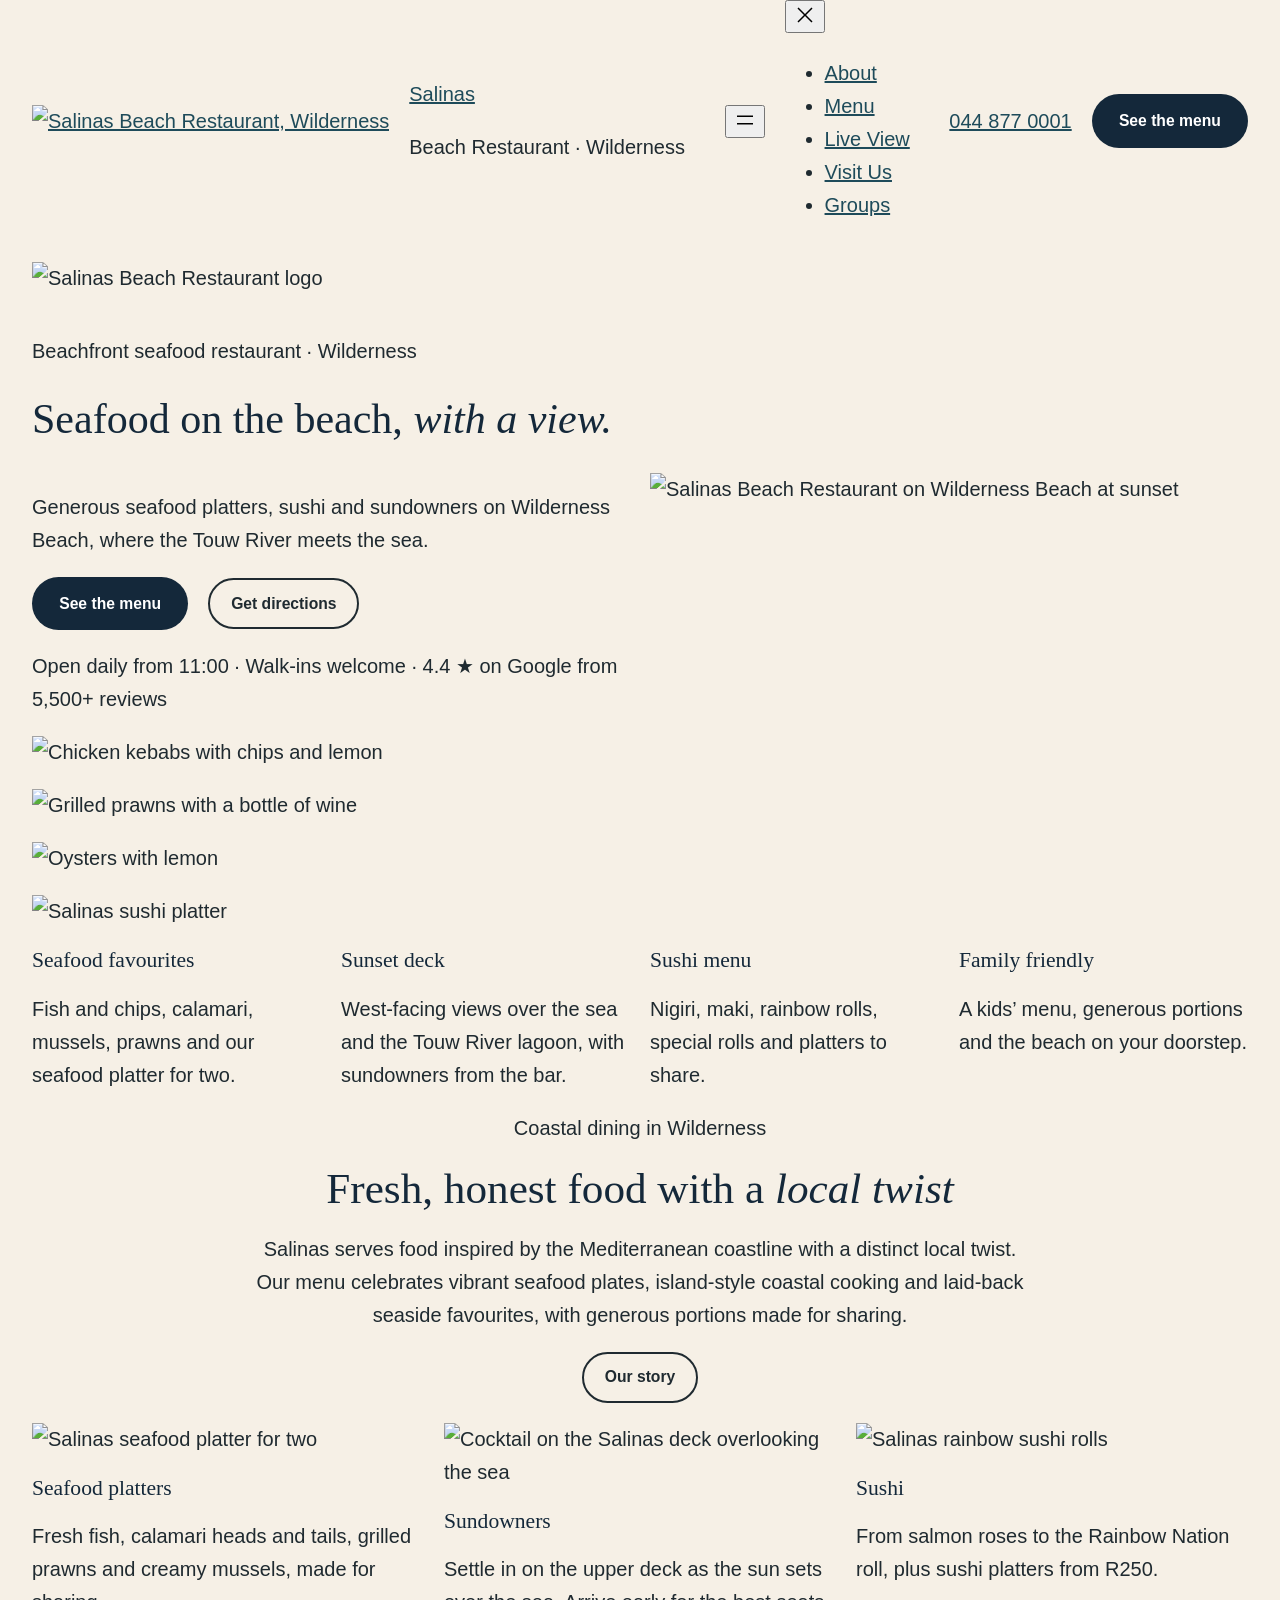
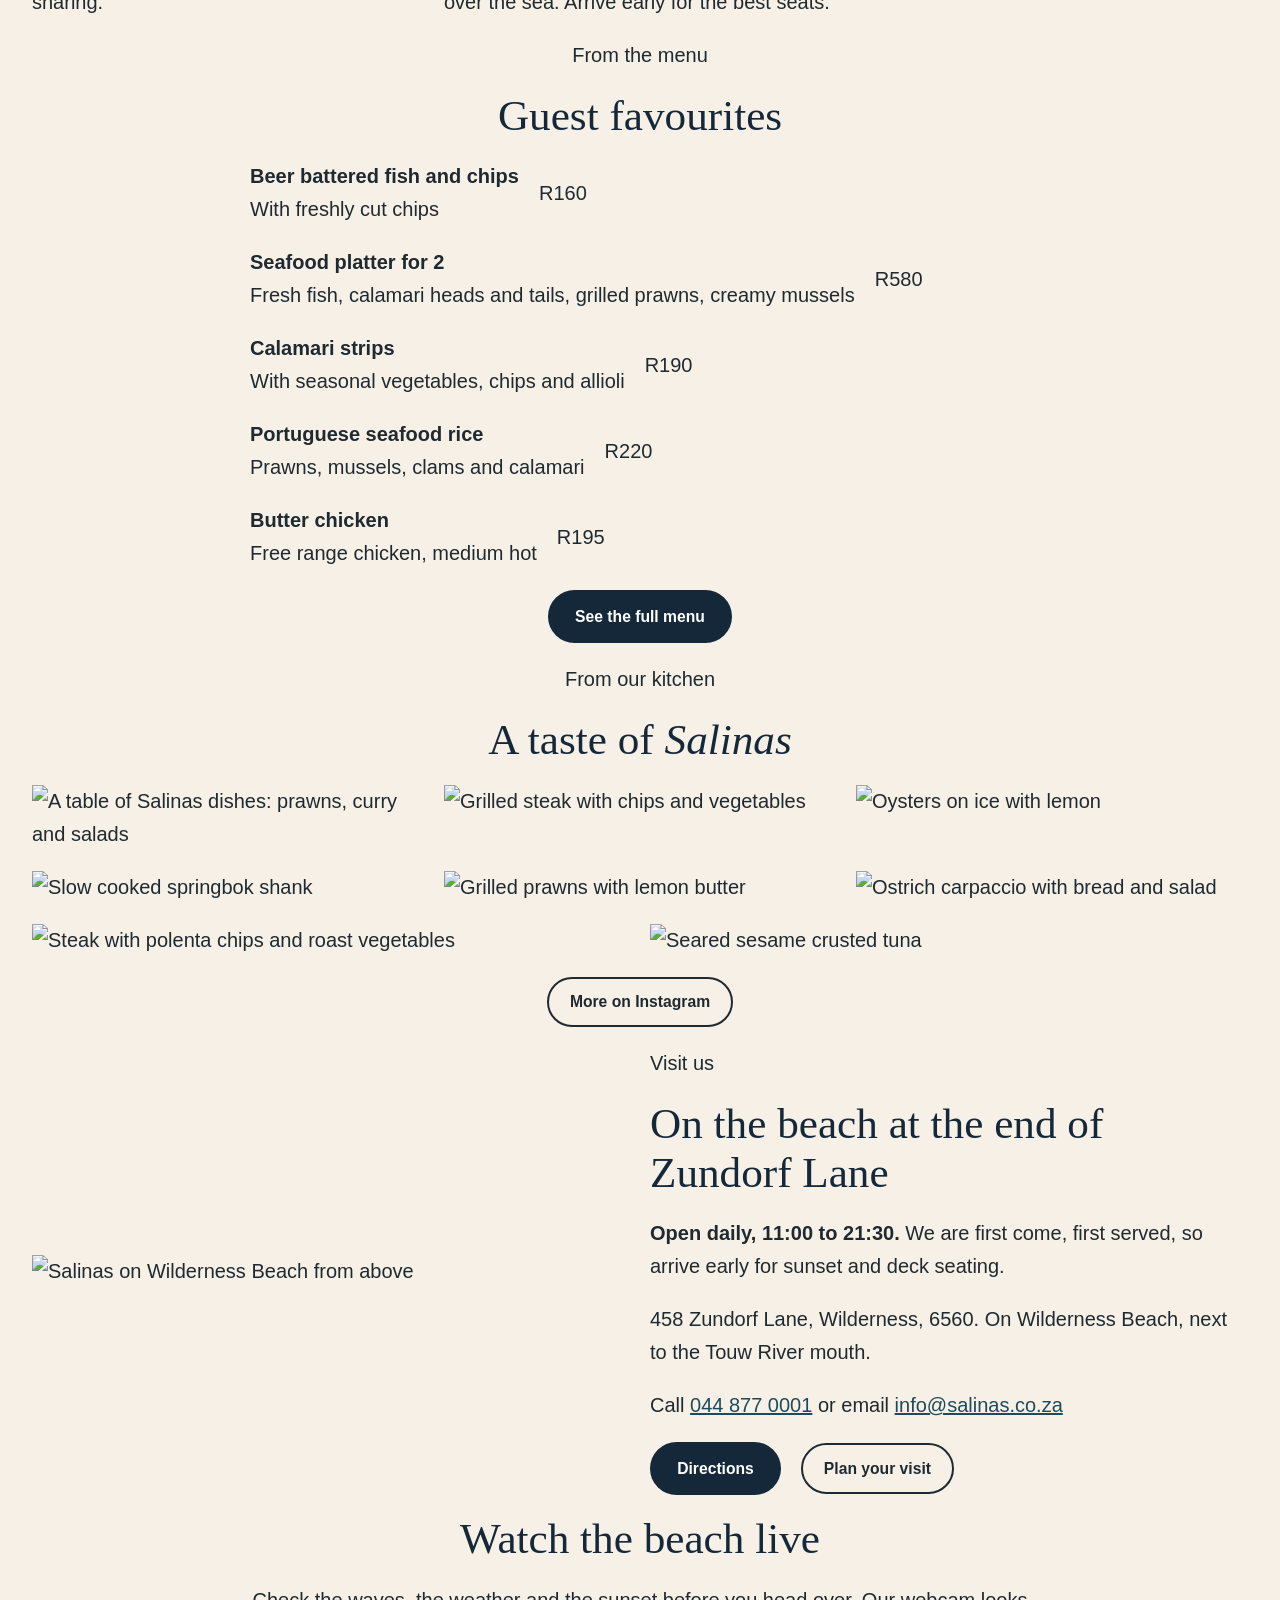
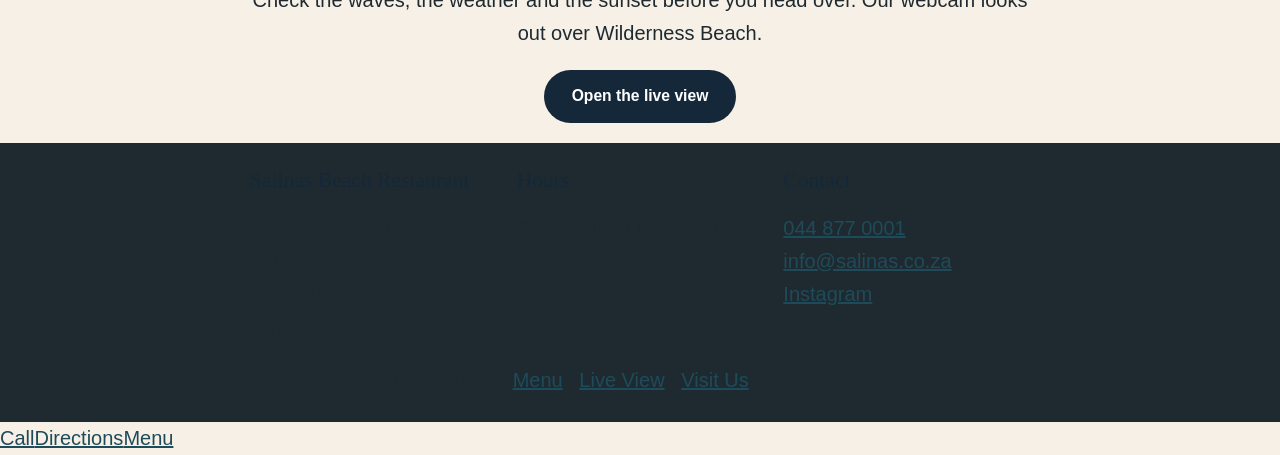
==== index.html @ 85eb9d92 "Website preview snapshot for Salinas Beach Restaurant Co-Authored-By: Claude Opus 5.5 <noreply@anthr" ====
<!DOCTYPE html>
<html lang="en-US">
<head>
<meta name="robots" content="noindex, nofollow">
	<meta charset="UTF-8" />
	<meta name="viewport" content="width=device-width, initial-scale=1" />
<meta name='robots' content='max-image-preview:large' />
<meta name="description" content="Seafood restaurant on Wilderness Beach with sunset views, sushi, grills and a kids&#039; menu. Open daily, walk-in only. 458 Zundorf Lane, Wilderness." />
<title>Salinas Beach Restaurant &#8211; Seafood restaurant on Wilderness Beach</title>
<script type="application/ld+json">{"@context":"https://schema.org","@type":["Restaurant","SeafoodRestaurant"],"name":"Salinas Beach Restaurant","url":"/salinas-website-preview/","image":"https://www.salinas.co.za/wp-content/uploads/2024/03/Salinas-Sunset-1.jpg","logo":"https://www.salinas.co.za/wp-content/uploads/2024/01/salinas_logo_square_transparent_2000px_BEIGE-3.png","telephone":"+27448770001","email":"info@salinas.co.za","priceRange":"R100 to R300","servesCuisine":["Seafood","Sushi","South African","Mediterranean"],"acceptsReservations":false,"hasMenu":"/salinas-website-preview/menu/","address":{"@type":"PostalAddress","streetAddress":"458 Zundorf Lane","addressLocality":"Wilderness","addressRegion":"Western Cape","postalCode":"6560","addressCountry":"ZA"},"openingHoursSpecification":{"@type":"OpeningHoursSpecification","dayOfWeek":["Monday","Tuesday","Wednesday","Thursday","Friday","Saturday","Sunday"],"opens":"11:00","closes":"21:30"},"sameAs":["https://www.instagram.com/salinasbeachrestaurant/"]}</script>
<style id="wp-img-auto-sizes-contain-inline-css">
img:is([sizes=auto i],[sizes^="auto," i]){contain-intrinsic-size:3000px 1500px}
/*# sourceURL=wp-img-auto-sizes-contain-inline-css */
</style>
<style id="wp-block-image-inline-css">
.wp-block-image>a,.wp-block-image>figure>a{display:inline-block}.wp-block-image img{box-sizing:border-box;height:auto;max-width:100%;vertical-align:bottom}@media not (prefers-reduced-motion){.wp-block-image img.hide{visibility:hidden}.wp-block-image img.show{animation:show-content-image .4s}}.wp-block-image[style*=border-radius] img,.wp-block-image[style*=border-radius]>a{border-radius:inherit}.wp-block-image.has-custom-border img{box-sizing:border-box}.wp-block-image.aligncenter{text-align:center}.wp-block-image.alignfull>a,.wp-block-image.alignwide>a{width:100%}.wp-block-image.alignfull img,.wp-block-image.alignwide img{height:auto;width:100%}.wp-block-image .aligncenter,.wp-block-image .alignleft,.wp-block-image .alignright,.wp-block-image.aligncenter,.wp-block-image.alignleft,.wp-block-image.alignright{display:table}.wp-block-image .aligncenter>figcaption,.wp-block-image .alignleft>figcaption,.wp-block-image .alignright>figcaption,.wp-block-image.aligncenter>figcaption,.wp-block-image.alignleft>figcaption,.wp-block-image.alignright>figcaption{caption-side:bottom;display:table-caption}.wp-block-image .alignleft{float:left;margin:.5em 1em .5em 0}.wp-block-image .alignright{float:right;margin:.5em 0 .5em 1em}.wp-block-image .aligncenter{margin-left:auto;margin-right:auto}.wp-block-image :where(figcaption){margin-bottom:1em;margin-top:.5em}.wp-block-image.is-style-circle-mask img{border-radius:9999px}@supports ((-webkit-mask-image:none) or (mask-image:none)) or (-webkit-mask-image:none){.wp-block-image.is-style-circle-mask img{border-radius:0;-webkit-mask-image:url('data:image/svg+xml;utf8,<svg viewBox="0 0 100 100" xmlns="http://www.w3.org/2000/svg"><circle cx="50" cy="50" r="50"/></svg>');mask-image:url('data:image/svg+xml;utf8,<svg viewBox="0 0 100 100" xmlns="http://www.w3.org/2000/svg"><circle cx="50" cy="50" r="50"/></svg>');mask-mode:alpha;-webkit-mask-position:center;mask-position:center;-webkit-mask-repeat:no-repeat;mask-repeat:no-repeat;-webkit-mask-size:contain;mask-size:contain}}:root :where(.wp-block-image.is-style-rounded img,.wp-block-image .is-style-rounded img){border-radius:9999px}.wp-block-image figure{margin:0}.wp-lightbox-container{display:flex;flex-direction:column;position:relative}.wp-lightbox-container img{cursor:zoom-in}.wp-lightbox-container img:hover+button{opacity:1}.wp-lightbox-container button{align-items:center;backdrop-filter:blur(16px) saturate(180%);background-color:rgba(90,90,90,.25);border:none;border-radius:4px;cursor:zoom-in;display:flex;height:20px;justify-content:center;opacity:0;padding:0;position:absolute;right:16px;text-align:center;top:16px;width:20px;z-index:100}@media not (prefers-reduced-motion){.wp-lightbox-container button{transition:opacity .2s ease}}.wp-lightbox-container button:focus-visible{outline:3px auto rgba(90,90,90,.25);outline:3px auto -webkit-focus-ring-color;outline-offset:3px}.wp-lightbox-container button:hover{cursor:pointer;opacity:1}.wp-lightbox-container button:focus{opacity:1}.wp-lightbox-container button:focus,.wp-lightbox-container button:hover,.wp-lightbox-container button:not(:hover):not(:active):not(.has-background){background-color:rgba(90,90,90,.25);border:none}.wp-lightbox-overlay{box-sizing:border-box;cursor:zoom-out;height:100vh;left:0;overflow:hidden;position:fixed;top:0;visibility:hidden;width:100%;z-index:100000}.wp-lightbox-overlay .wp-lightbox-close-button{align-items:center;cursor:pointer;display:flex;font-family:inherit;gap:8px;justify-content:center;line-height:1;min-height:40px;min-width:40px;padding:0 4px;position:absolute;right:calc(env(safe-area-inset-right) + 16px);top:calc(env(safe-area-inset-top) + 16px);z-index:5000000}.wp-lightbox-overlay .wp-lightbox-close-button:focus,.wp-lightbox-overlay .wp-lightbox-close-button:hover,.wp-lightbox-overlay .wp-lightbox-close-button:not(:hover):not(:active):not(.has-background){background:none;border:none}.wp-lightbox-overlay .wp-lightbox-close-button:has(.wp-lightbox-close-text:not([hidden])) .wp-lightbox-close-icon svg{height:1em;width:1em}.wp-lightbox-overlay .wp-lightbox-close-icon svg{display:block}.wp-lightbox-overlay .wp-lightbox-navigation-button-next,.wp-lightbox-overlay .wp-lightbox-navigation-button-prev{align-items:center;bottom:16px;cursor:pointer;display:flex;font-family:inherit;gap:4px;justify-content:center;line-height:1;min-height:40px;min-width:40px;padding:0 8px;position:absolute;z-index:2000002}.wp-lightbox-overlay .wp-lightbox-navigation-button-next[hidden],.wp-lightbox-overlay .wp-lightbox-navigation-button-prev[hidden]{display:none}@media (min-width:960px){.wp-lightbox-overlay .wp-lightbox-navigation-button-next,.wp-lightbox-overlay .wp-lightbox-navigation-button-prev{bottom:50%;transform:translateY(-50%)}}.wp-lightbox-overlay .wp-lightbox-navigation-button-next:focus,.wp-lightbox-overlay .wp-lightbox-navigation-button-next:hover,.wp-lightbox-overlay .wp-lightbox-navigation-button-next:not(:hover):not(:active):not(.has-background),.wp-lightbox-overlay .wp-lightbox-navigation-button-prev:focus,.wp-lightbox-overlay .wp-lightbox-navigation-button-prev:hover,.wp-lightbox-overlay .wp-lightbox-navigation-button-prev:not(:hover):not(:active):not(.has-background){background:none;border:none;padding:0 8px}.wp-lightbox-overlay .wp-lightbox-navigation-button-next:has(.wp-lightbox-navigation-text:not([hidden])) .wp-lightbox-navigation-icon svg,.wp-lightbox-overlay .wp-lightbox-navigation-button-prev:has(.wp-lightbox-navigation-text:not([hidden])) .wp-lightbox-navigation-icon svg{display:block;height:1.5em;width:1.5em}.wp-lightbox-overlay .wp-lightbox-navigation-button-prev{left:calc(env(safe-area-inset-left) + 16px)}.wp-lightbox-overlay .wp-lightbox-navigation-button-next{right:calc(env(safe-area-inset-right) + 16px)}.wp-lightbox-overlay .wp-lightbox-navigation-icon svg{vertical-align:middle}.wp-lightbox-overlay .lightbox-image-container{height:var(--wp--lightbox-container-height);left:50%;overflow:hidden;position:absolute;top:50%;transform:translate(-50%,-50%);transform-origin:top left;width:var(--wp--lightbox-container-width);z-index:2000001}.wp-lightbox-overlay .wp-block-image{align-items:center;box-sizing:border-box;display:flex;height:100%;justify-content:center;margin:0;position:relative;transform-origin:0 0;width:100%;z-index:3000000}.wp-lightbox-overlay .wp-block-image img{height:var(--wp--lightbox-image-height);min-height:var(--wp--lightbox-image-height);min-width:var(--wp--lightbox-image-width);width:var(--wp--lightbox-image-width)}.wp-lightbox-overlay .wp-block-image figcaption{display:none}.wp-lightbox-overlay button{background:none;border:none}.wp-lightbox-overlay .scrim{background-color:#fff;height:100%;opacity:.9;position:absolute;width:100%;z-index:2000000}.wp-lightbox-overlay.active{visibility:visible}@media not (prefers-reduced-motion){.wp-lightbox-overlay.active{animation:turn-on-visibility .25s both}.wp-lightbox-overlay.active img{animation:turn-on-visibility .35s both}.wp-lightbox-overlay.show-closing-animation:not(.active){animation:turn-off-visibility .35s both}.wp-lightbox-overlay.show-closing-animation:not(.active) img{animation:turn-off-visibility .25s both}.wp-lightbox-overlay.zoom.active{animation:none;opacity:1;visibility:visible}.wp-lightbox-overlay.zoom.active .lightbox-image-container{animation:lightbox-zoom-in .4s}.wp-lightbox-overlay.zoom.active .lightbox-image-container img{animation:none}.wp-lightbox-overlay.zoom.active .scrim{animation:turn-on-visibility .4s forwards}.wp-lightbox-overlay.zoom.show-closing-animation:not(.active){animation:none}.wp-lightbox-overlay.zoom.show-closing-animation:not(.active) .lightbox-image-container{animation:lightbox-zoom-out .4s}.wp-lightbox-overlay.zoom.show-closing-animation:not(.active) .lightbox-image-container img{animation:none}.wp-lightbox-overlay.zoom.show-closing-animation:not(.active) .scrim{animation:turn-off-visibility .4s forwards}}@keyframes show-content-image{0%{visibility:hidden}99%{visibility:hidden}to{visibility:visible}}@keyframes turn-on-visibility{0%{opacity:0}to{opacity:1}}@keyframes turn-off-visibility{0%{opacity:1;visibility:visible}99%{opacity:0;visibility:visible}to{opacity:0;visibility:hidden}}@keyframes lightbox-zoom-in{0%{transform:translate(calc((-100vw + var(--wp--lightbox-scrollbar-width))/2 + var(--wp--lightbox-initial-left-position)),calc(-50vh + var(--wp--lightbox-initial-top-position))) scale(var(--wp--lightbox-scale))}to{transform:translate(-50%,-50%) scale(1)}}@keyframes lightbox-zoom-out{0%{transform:translate(-50%,-50%) scale(1);visibility:visible}99%{visibility:visible}to{transform:translate(calc((-100vw + var(--wp--lightbox-scrollbar-width))/2 + var(--wp--lightbox-initial-left-position)),calc(-50vh + var(--wp--lightbox-initial-top-position))) scale(var(--wp--lightbox-scale));visibility:hidden}}
/*# sourceURL=/salinas-website-preview/wp-includes/blocks/image/style.min.css */
</style>
<style id="wp-block-image-theme-inline-css">
:root :where(.wp-block-image figcaption){color:#555;font-size:13px;text-align:center}.is-dark-theme :root :where(.wp-block-image figcaption){color:hsla(0,0%,100%,.65)}.wp-block-image{margin:0 0 1em}
/*# sourceURL=/salinas-website-preview/wp-includes/blocks/image/theme.min.css */
</style>
<style id="wp-block-paragraph-inline-css">
.is-small-text{font-size:.875em}.is-regular-text{font-size:1em}.is-large-text{font-size:2.25em}.is-larger-text{font-size:3em}.has-drop-cap:not(:focus):first-letter{float:left;font-size:8.4em;font-style:normal;font-weight:100;line-height:.68;margin:.05em .1em 0 0;text-transform:uppercase}body.rtl .has-drop-cap:not(:focus):first-letter{float:none;margin-left:.1em}p.has-drop-cap.has-background{overflow:hidden}:root :where(p.has-background){padding:1.25em 2.375em}:where(p.has-text-color:not(.has-link-color)) a{color:inherit}p.has-text-align-left[style*="writing-mode:vertical-lr"],p.has-text-align-right[style*="writing-mode:vertical-rl"]{rotate:180deg}
/*# sourceURL=/salinas-website-preview/wp-includes/blocks/paragraph/style.min.css */
</style>
<style id="wp-block-group-inline-css">
.wp-block-group{box-sizing:border-box}:where(.wp-block-group.wp-block-group-is-layout-constrained){position:relative}
/*# sourceURL=/salinas-website-preview/wp-includes/blocks/group/style.min.css */
</style>
<style id="wp-block-group-theme-inline-css">
:where(.wp-block-group.has-background){padding:1.25em 2.375em}
/*# sourceURL=/salinas-website-preview/wp-includes/blocks/group/theme.min.css */
</style>
<style id="wp-block-navigation-link-inline-css">
.wp-block-navigation .wp-block-navigation-item__label{overflow-wrap:break-word}.wp-block-navigation .wp-block-navigation-item__description{display:none}.link-ui-tools{outline:1px solid #f0f0f0;padding:8px}.link-ui-block-inserter{padding-top:8px}.link-ui-block-inserter__back{margin-left:8px;text-transform:uppercase}
/*# sourceURL=/salinas-website-preview/wp-includes/blocks/navigation-link/style.min.css */
</style>
<link rel='stylesheet' id='wp-block-navigation-css' href='/salinas-website-preview/wp-includes/blocks/navigation/style.min.css?ver=7.1.5' media='all' />
<style id="wp-block-button-inline-css">
.wp-block-button__link{align-content:center;box-sizing:border-box;cursor:pointer;display:inline-block;height:100%;text-align:center;word-break:break-word}.wp-block-button__link.aligncenter{text-align:center}.wp-block-button__link.alignright{text-align:right}:where(.wp-block-button__link){border-radius:9999px;box-shadow:none;padding:calc(.667em + 2px) calc(1.333em + 2px);text-decoration:none}.wp-block-button[style*=text-decoration] .wp-block-button__link{text-decoration:inherit}.wp-block-buttons>.wp-block-button.has-custom-width{max-width:none}.wp-block-buttons>.wp-block-button.has-custom-width .wp-block-button__link{width:100%}.wp-block-buttons>.wp-block-button.has-custom-font-size .wp-block-button__link{font-size:inherit}.wp-block-buttons>.wp-block-button[class*=wp-block-button__width]{width:calc(var(--wp--block-button--width)*1% - var(--wp--style--block-gap, .5em)*(1 - var(--wp--block-button--width)/100))}.wp-block-buttons>.wp-block-button.wp-block-button__width-25{width:calc(25% - var(--wp--style--block-gap, .5em)*.75)}.wp-block-buttons>.wp-block-button.wp-block-button__width-50{width:calc(50% - var(--wp--style--block-gap, .5em)*.5)}.wp-block-buttons>.wp-block-button.wp-block-button__width-75{width:calc(75% - var(--wp--style--block-gap, .5em)*.25)}.wp-block-buttons>.wp-block-button.wp-block-button__width-100{flex-basis:100%;width:100%}.wp-block-buttons.is-vertical>.wp-block-button[class*=wp-block-button__width]{width:calc(var(--wp--block-button--width)*1%)}.wp-block-buttons.is-vertical>.wp-block-button.wp-block-button__width-25{width:25%}.wp-block-buttons.is-vertical>.wp-block-button.wp-block-button__width-50{width:50%}.wp-block-buttons.is-vertical>.wp-block-button.wp-block-button__width-75{width:75%}.wp-block-button.is-style-squared,.wp-block-button__link.wp-block-button.is-style-squared{border-radius:0}.wp-block-button.no-border-radius,.wp-block-button__link.no-border-radius{border-radius:0!important}:root :where(.wp-block-button .wp-block-button__link.is-style-outline),:root :where(.wp-block-button.is-style-outline>.wp-block-button__link){border:2px solid;padding:.667em 1.333em}:root :where(.wp-block-button .wp-block-button__link.is-style-outline:not(.has-text-color)),:root :where(.wp-block-button.is-style-outline>.wp-block-button__link:not(.has-text-color)){color:currentColor}:root :where(.wp-block-button .wp-block-button__link.is-style-outline:not(.has-background)),:root :where(.wp-block-button.is-style-outline>.wp-block-button__link:not(.has-background)){background-color:transparent;background-image:none}
/*# sourceURL=/salinas-website-preview/wp-includes/blocks/button/style.min.css */
</style>
<style id="wp-block-buttons-inline-css">
.wp-block-buttons{box-sizing:border-box}.wp-block-buttons.is-vertical{flex-direction:column}.wp-block-buttons.is-vertical>.wp-block-button:last-child{margin-bottom:0}.wp-block-buttons>.wp-block-button{display:inline-block;margin:0}.wp-block-buttons.is-content-justification-left{justify-content:flex-start}.wp-block-buttons.is-content-justification-left.is-vertical{align-items:flex-start}.wp-block-buttons.is-content-justification-center{justify-content:center}.wp-block-buttons.is-content-justification-center.is-vertical{align-items:center}.wp-block-buttons.is-content-justification-right{justify-content:flex-end}.wp-block-buttons.is-content-justification-right.is-vertical{align-items:flex-end}.wp-block-buttons.is-content-justification-space-between{justify-content:space-between}.wp-block-buttons.aligncenter{text-align:center}.wp-block-buttons:not(.is-content-justification-space-between,.is-content-justification-right,.is-content-justification-left,.is-content-justification-center) .wp-block-button.aligncenter{margin-left:auto;margin-right:auto;width:100%}.wp-block-buttons[style*=text-decoration] .wp-block-button,.wp-block-buttons[style*=text-decoration] .wp-block-button__link{text-decoration:inherit}.wp-block-buttons.has-custom-font-size .wp-block-button__link{font-size:inherit}.wp-block-buttons .wp-block-button__link{width:100%}.wp-block-button.aligncenter{text-align:center}
/*# sourceURL=/salinas-website-preview/wp-includes/blocks/buttons/style.min.css */
</style>
<style id="wp-block-template-part-theme-inline-css">
:root :where(.wp-block-template-part.has-background){margin-bottom:0;margin-top:0;padding:1.25em 2.375em}
/*# sourceURL=/salinas-website-preview/wp-includes/blocks/template-part/theme.min.css */
</style>
<style id="wp-block-heading-inline-css">
h1:where(.wp-block-heading).has-background,h2:where(.wp-block-heading).has-background,h3:where(.wp-block-heading).has-background,h4:where(.wp-block-heading).has-background,h5:where(.wp-block-heading).has-background,h6:where(.wp-block-heading).has-background{padding:1.25em 2.375em}h1.has-text-align-left[style*=writing-mode]:where([style*=vertical-lr]),h1.has-text-align-right[style*=writing-mode]:where([style*=vertical-rl]),h2.has-text-align-left[style*=writing-mode]:where([style*=vertical-lr]),h2.has-text-align-right[style*=writing-mode]:where([style*=vertical-rl]),h3.has-text-align-left[style*=writing-mode]:where([style*=vertical-lr]),h3.has-text-align-right[style*=writing-mode]:where([style*=vertical-rl]),h4.has-text-align-left[style*=writing-mode]:where([style*=vertical-lr]),h4.has-text-align-right[style*=writing-mode]:where([style*=vertical-rl]),h5.has-text-align-left[style*=writing-mode]:where([style*=vertical-lr]),h5.has-text-align-right[style*=writing-mode]:where([style*=vertical-rl]),h6.has-text-align-left[style*=writing-mode]:where([style*=vertical-lr]),h6.has-text-align-right[style*=writing-mode]:where([style*=vertical-rl]){rotate:180deg}
/*# sourceURL=/salinas-website-preview/wp-includes/blocks/heading/style.min.css */
</style>
<style id="wp-block-columns-inline-css">
.wp-block-columns{box-sizing:border-box;display:flex;flex-wrap:wrap!important}@media (min-width:782px){.wp-block-columns{flex-wrap:nowrap!important}}.wp-block-columns{align-items:normal!important}.wp-block-columns.are-vertically-aligned-top{align-items:flex-start}.wp-block-columns.are-vertically-aligned-center{align-items:center}.wp-block-columns.are-vertically-aligned-bottom{align-items:flex-end}@media (max-width:781px){.wp-block-columns:not(.is-not-stacked-on-mobile)>.wp-block-column{flex-basis:100%!important}}@media (min-width:782px){.wp-block-columns:not(.is-not-stacked-on-mobile)>.wp-block-column{flex-basis:0;flex-grow:1}.wp-block-columns:not(.is-not-stacked-on-mobile)>.wp-block-column[style*=flex-basis]{flex-grow:0}}.wp-block-columns.is-not-stacked-on-mobile{flex-wrap:nowrap!important}.wp-block-columns.is-not-stacked-on-mobile>.wp-block-column{flex-basis:0;flex-grow:1}.wp-block-columns.is-not-stacked-on-mobile>.wp-block-column[style*=flex-basis]{flex-grow:0}:where(.wp-block-columns){margin-bottom:1.75em}:where(.wp-block-columns.has-background){padding:1.25em 2.375em}.wp-block-column{flex-grow:1;min-width:0;overflow-wrap:break-word;word-break:break-word}.wp-block-column.is-vertically-aligned-top{align-self:flex-start}.wp-block-column.is-vertically-aligned-center{align-self:center}.wp-block-column.is-vertically-aligned-bottom{align-self:flex-end}.wp-block-column.is-vertically-aligned-stretch{align-self:stretch}.wp-block-column.is-vertically-aligned-bottom,.wp-block-column.is-vertically-aligned-center,.wp-block-column.is-vertically-aligned-top{width:100%}
/*# sourceURL=/salinas-website-preview/wp-includes/blocks/columns/style.min.css */
</style>
<style id="wp-block-gallery-inline-css">
.blocks-gallery-grid:not(.has-nested-images),.wp-block-gallery:not(.has-nested-images){display:flex;flex-wrap:wrap;list-style-type:none;margin:0;padding:0}.blocks-gallery-grid:not(.has-nested-images) .blocks-gallery-image,.blocks-gallery-grid:not(.has-nested-images) .blocks-gallery-item,.wp-block-gallery:not(.has-nested-images) .blocks-gallery-image,.wp-block-gallery:not(.has-nested-images) .blocks-gallery-item{display:flex;flex-direction:column;flex-grow:1;justify-content:center;margin:0 1em 1em 0;position:relative;width:calc(50% - 1em)}.blocks-gallery-grid:not(.has-nested-images) .blocks-gallery-image:nth-of-type(2n),.blocks-gallery-grid:not(.has-nested-images) .blocks-gallery-item:nth-of-type(2n),.wp-block-gallery:not(.has-nested-images) .blocks-gallery-image:nth-of-type(2n),.wp-block-gallery:not(.has-nested-images) .blocks-gallery-item:nth-of-type(2n){margin-right:0}.blocks-gallery-grid:not(.has-nested-images) .blocks-gallery-image figure,.blocks-gallery-grid:not(.has-nested-images) .blocks-gallery-item figure,.wp-block-gallery:not(.has-nested-images) .blocks-gallery-image figure,.wp-block-gallery:not(.has-nested-images) .blocks-gallery-item figure{align-items:flex-end;display:flex;height:100%;justify-content:flex-start;margin:0}.blocks-gallery-grid:not(.has-nested-images) .blocks-gallery-image img,.blocks-gallery-grid:not(.has-nested-images) .blocks-gallery-item img,.wp-block-gallery:not(.has-nested-images) .blocks-gallery-image img,.wp-block-gallery:not(.has-nested-images) .blocks-gallery-item img{display:block;height:auto;max-width:100%;width:auto}.blocks-gallery-grid:not(.has-nested-images) .blocks-gallery-image figcaption,.blocks-gallery-grid:not(.has-nested-images) .blocks-gallery-item figcaption,.wp-block-gallery:not(.has-nested-images) .blocks-gallery-image figcaption,.wp-block-gallery:not(.has-nested-images) .blocks-gallery-item figcaption{background:linear-gradient(0deg,rgba(0,0,0,.7),rgba(0,0,0,.3) 70%,transparent);bottom:0;box-sizing:border-box;color:#fff;font-size:.8em;margin:0;max-height:100%;overflow:auto;padding:3em .77em .7em;position:absolute;text-align:center;width:100%;z-index:2}.blocks-gallery-grid:not(.has-nested-images) .blocks-gallery-image figcaption img,.blocks-gallery-grid:not(.has-nested-images) .blocks-gallery-item figcaption img,.wp-block-gallery:not(.has-nested-images) .blocks-gallery-image figcaption img,.wp-block-gallery:not(.has-nested-images) .blocks-gallery-item figcaption img{display:inline}.blocks-gallery-grid:not(.has-nested-images) figcaption,.wp-block-gallery:not(.has-nested-images) figcaption{flex-grow:1}.blocks-gallery-grid:not(.has-nested-images).is-cropped .blocks-gallery-image a,.blocks-gallery-grid:not(.has-nested-images).is-cropped .blocks-gallery-image img,.blocks-gallery-grid:not(.has-nested-images).is-cropped .blocks-gallery-item a,.blocks-gallery-grid:not(.has-nested-images).is-cropped .blocks-gallery-item img,.wp-block-gallery:not(.has-nested-images).is-cropped .blocks-gallery-image a,.wp-block-gallery:not(.has-nested-images).is-cropped .blocks-gallery-image img,.wp-block-gallery:not(.has-nested-images).is-cropped .blocks-gallery-item a,.wp-block-gallery:not(.has-nested-images).is-cropped .blocks-gallery-item img{flex:1;height:100%;-o-object-fit:cover;object-fit:cover;width:100%}.blocks-gallery-grid:not(.has-nested-images).columns-1 .blocks-gallery-image,.blocks-gallery-grid:not(.has-nested-images).columns-1 .blocks-gallery-item,.wp-block-gallery:not(.has-nested-images).columns-1 .blocks-gallery-image,.wp-block-gallery:not(.has-nested-images).columns-1 .blocks-gallery-item{margin-right:0;width:100%}@media (min-width:600px){.blocks-gallery-grid:not(.has-nested-images).columns-3 .blocks-gallery-image,.blocks-gallery-grid:not(.has-nested-images).columns-3 .blocks-gallery-item,.wp-block-gallery:not(.has-nested-images).columns-3 .blocks-gallery-image,.wp-block-gallery:not(.has-nested-images).columns-3 .blocks-gallery-item{margin-right:1em;width:calc(33.33333% - .66667em)}.blocks-gallery-grid:not(.has-nested-images).columns-4 .blocks-gallery-image,.blocks-gallery-grid:not(.has-nested-images).columns-4 .blocks-gallery-item,.wp-block-gallery:not(.has-nested-images).columns-4 .blocks-gallery-image,.wp-block-gallery:not(.has-nested-images).columns-4 .blocks-gallery-item{margin-right:1em;width:calc(25% - .75em)}.blocks-gallery-grid:not(.has-nested-images).columns-5 .blocks-gallery-image,.blocks-gallery-grid:not(.has-nested-images).columns-5 .blocks-gallery-item,.wp-block-gallery:not(.has-nested-images).columns-5 .blocks-gallery-image,.wp-block-gallery:not(.has-nested-images).columns-5 .blocks-gallery-item{margin-right:1em;width:calc(20% - .8em)}.blocks-gallery-grid:not(.has-nested-images).columns-6 .blocks-gallery-image,.blocks-gallery-grid:not(.has-nested-images).columns-6 .blocks-gallery-item,.wp-block-gallery:not(.has-nested-images).columns-6 .blocks-gallery-image,.wp-block-gallery:not(.has-nested-images).columns-6 .blocks-gallery-item{margin-right:1em;width:calc(16.66667% - .83333em)}.blocks-gallery-grid:not(.has-nested-images).columns-7 .blocks-gallery-image,.blocks-gallery-grid:not(.has-nested-images).columns-7 .blocks-gallery-item,.wp-block-gallery:not(.has-nested-images).columns-7 .blocks-gallery-image,.wp-block-gallery:not(.has-nested-images).columns-7 .blocks-gallery-item{margin-right:1em;width:calc(14.28571% - .85714em)}.blocks-gallery-grid:not(.has-nested-images).columns-8 .blocks-gallery-image,.blocks-gallery-grid:not(.has-nested-images).columns-8 .blocks-gallery-item,.wp-block-gallery:not(.has-nested-images).columns-8 .blocks-gallery-image,.wp-block-gallery:not(.has-nested-images).columns-8 .blocks-gallery-item{margin-right:1em;width:calc(12.5% - .875em)}.blocks-gallery-grid:not(.has-nested-images).columns-1 .blocks-gallery-image:nth-of-type(1n),.blocks-gallery-grid:not(.has-nested-images).columns-1 .blocks-gallery-item:nth-of-type(1n),.blocks-gallery-grid:not(.has-nested-images).columns-2 .blocks-gallery-image:nth-of-type(2n),.blocks-gallery-grid:not(.has-nested-images).columns-2 .blocks-gallery-item:nth-of-type(2n),.blocks-gallery-grid:not(.has-nested-images).columns-3 .blocks-gallery-image:nth-of-type(3n),.blocks-gallery-grid:not(.has-nested-images).columns-3 .blocks-gallery-item:nth-of-type(3n),.blocks-gallery-grid:not(.has-nested-images).columns-4 .blocks-gallery-image:nth-of-type(4n),.blocks-gallery-grid:not(.has-nested-images).columns-4 .blocks-gallery-item:nth-of-type(4n),.blocks-gallery-grid:not(.has-nested-images).columns-5 .blocks-gallery-image:nth-of-type(5n),.blocks-gallery-grid:not(.has-nested-images).columns-5 .blocks-gallery-item:nth-of-type(5n),.blocks-gallery-grid:not(.has-nested-images).columns-6 .blocks-gallery-image:nth-of-type(6n),.blocks-gallery-grid:not(.has-nested-images).columns-6 .blocks-gallery-item:nth-of-type(6n),.blocks-gallery-grid:not(.has-nested-images).columns-7 .blocks-gallery-image:nth-of-type(7n),.blocks-gallery-grid:not(.has-nested-images).columns-7 .blocks-gallery-item:nth-of-type(7n),.blocks-gallery-grid:not(.has-nested-images).columns-8 .blocks-gallery-image:nth-of-type(8n),.blocks-gallery-grid:not(.has-nested-images).columns-8 .blocks-gallery-item:nth-of-type(8n),.wp-block-gallery:not(.has-nested-images).columns-1 .blocks-gallery-image:nth-of-type(1n),.wp-block-gallery:not(.has-nested-images).columns-1 .blocks-gallery-item:nth-of-type(1n),.wp-block-gallery:not(.has-nested-images).columns-2 .blocks-gallery-image:nth-of-type(2n),.wp-block-gallery:not(.has-nested-images).columns-2 .blocks-gallery-item:nth-of-type(2n),.wp-block-gallery:not(.has-nested-images).columns-3 .blocks-gallery-image:nth-of-type(3n),.wp-block-gallery:not(.has-nested-images).columns-3 .blocks-gallery-item:nth-of-type(3n),.wp-block-gallery:not(.has-nested-images).columns-4 .blocks-gallery-image:nth-of-type(4n),.wp-block-gallery:not(.has-nested-images).columns-4 .blocks-gallery-item:nth-of-type(4n),.wp-block-gallery:not(.has-nested-images).columns-5 .blocks-gallery-image:nth-of-type(5n),.wp-block-gallery:not(.has-nested-images).columns-5 .blocks-gallery-item:nth-of-type(5n),.wp-block-gallery:not(.has-nested-images).columns-6 .blocks-gallery-image:nth-of-type(6n),.wp-block-gallery:not(.has-nested-images).columns-6 .blocks-gallery-item:nth-of-type(6n),.wp-block-gallery:not(.has-nested-images).columns-7 .blocks-gallery-image:nth-of-type(7n),.wp-block-gallery:not(.has-nested-images).columns-7 .blocks-gallery-item:nth-of-type(7n),.wp-block-gallery:not(.has-nested-images).columns-8 .blocks-gallery-image:nth-of-type(8n),.wp-block-gallery:not(.has-nested-images).columns-8 .blocks-gallery-item:nth-of-type(8n){margin-right:0}}.blocks-gallery-grid:not(.has-nested-images) .blocks-gallery-image:last-child,.blocks-gallery-grid:not(.has-nested-images) .blocks-gallery-item:last-child,.wp-block-gallery:not(.has-nested-images) .blocks-gallery-image:last-child,.wp-block-gallery:not(.has-nested-images) .blocks-gallery-item:last-child{margin-right:0}.blocks-gallery-grid:not(.has-nested-images).alignleft,.blocks-gallery-grid:not(.has-nested-images).alignright,.wp-block-gallery:not(.has-nested-images).alignleft,.wp-block-gallery:not(.has-nested-images).alignright{max-width:420px;width:100%}.blocks-gallery-grid:not(.has-nested-images).aligncenter .blocks-gallery-item figure,.wp-block-gallery:not(.has-nested-images).aligncenter .blocks-gallery-item figure{justify-content:center}.wp-block-gallery:not(.is-cropped) .blocks-gallery-item{align-self:flex-start}figure.wp-block-gallery.has-nested-images{align-items:normal}.wp-block-gallery.has-nested-images figure.wp-block-image:not(#individual-image){margin:0;width:calc(50% - var(--wp--style--unstable-gallery-gap, 16px)/2)}.wp-block-gallery.has-nested-images figure.wp-block-image{box-sizing:border-box;display:flex;flex-direction:column;flex-grow:1;justify-content:center;max-width:100%;position:relative}.wp-block-gallery.has-nested-images figure.wp-block-image>a,.wp-block-gallery.has-nested-images figure.wp-block-image>div{flex-direction:column;flex-grow:1;margin:0}.wp-block-gallery.has-nested-images figure.wp-block-image img{display:block;height:auto;max-width:100%!important;width:auto}.wp-block-gallery.has-nested-images figure.wp-block-image figcaption,.wp-block-gallery.has-nested-images figure.wp-block-image:has(figcaption):before{bottom:0;left:0;max-height:100%;position:absolute;right:0}.wp-block-gallery.has-nested-images figure.wp-block-image:has(figcaption):before{backdrop-filter:blur(3px);content:"";height:100%;-webkit-mask-image:linear-gradient(0deg,#000 20%,transparent);mask-image:linear-gradient(0deg,#000 20%,transparent);max-height:3em;pointer-events:none}.wp-block-gallery.has-nested-images figure.wp-block-image figcaption{box-sizing:border-box;color:#fff;font-size:13px;margin:0;overflow:auto;padding:1em;text-align:center;text-shadow:0 0 1.5px #000}.wp-block-gallery.has-nested-images figure.wp-block-image figcaption::-webkit-scrollbar{height:12px;width:12px}.wp-block-gallery.has-nested-images figure.wp-block-image figcaption::-webkit-scrollbar-track{background-color:transparent}.wp-block-gallery.has-nested-images figure.wp-block-image figcaption::-webkit-scrollbar-thumb{background-clip:padding-box;background-color:transparent;border:3px solid transparent;border-radius:8px}.wp-block-gallery.has-nested-images figure.wp-block-image figcaption:focus-within::-webkit-scrollbar-thumb,.wp-block-gallery.has-nested-images figure.wp-block-image figcaption:focus::-webkit-scrollbar-thumb,.wp-block-gallery.has-nested-images figure.wp-block-image figcaption:hover::-webkit-scrollbar-thumb{background-color:hsla(0,0%,100%,.8)}.wp-block-gallery.has-nested-images figure.wp-block-image figcaption{scrollbar-color:transparent transparent;scrollbar-gutter:stable both-edges;scrollbar-width:thin}.wp-block-gallery.has-nested-images figure.wp-block-image figcaption:focus,.wp-block-gallery.has-nested-images figure.wp-block-image figcaption:focus-within,.wp-block-gallery.has-nested-images figure.wp-block-image figcaption:hover{scrollbar-color:hsla(0,0%,100%,.8) transparent}.wp-block-gallery.has-nested-images figure.wp-block-image figcaption{will-change:transform}@media (hover:none){.wp-block-gallery.has-nested-images figure.wp-block-image figcaption{scrollbar-color:hsla(0,0%,100%,.8) transparent}}.wp-block-gallery.has-nested-images figure.wp-block-image figcaption{background:linear-gradient(0deg,rgba(0,0,0,.4),transparent)}.wp-block-gallery.has-nested-images figure.wp-block-image figcaption img{display:inline}.wp-block-gallery.has-nested-images figure.wp-block-image figcaption a{color:inherit}.wp-block-gallery.has-nested-images figure.wp-block-image.has-custom-border img{box-sizing:border-box}.wp-block-gallery.has-nested-images figure.wp-block-image.has-custom-border>a,.wp-block-gallery.has-nested-images figure.wp-block-image.has-custom-border>div,.wp-block-gallery.has-nested-images figure.wp-block-image.is-style-rounded>a,.wp-block-gallery.has-nested-images figure.wp-block-image.is-style-rounded>div{flex:1 1 auto}.wp-block-gallery.has-nested-images figure.wp-block-image.has-custom-border figcaption,.wp-block-gallery.has-nested-images figure.wp-block-image.is-style-rounded figcaption{background:none;color:inherit;flex:initial;margin:0;padding:10px 10px 9px;position:relative;text-shadow:none}.wp-block-gallery.has-nested-images figure.wp-block-image.has-custom-border:before,.wp-block-gallery.has-nested-images figure.wp-block-image.is-style-rounded:before{content:none}.wp-block-gallery.has-nested-images figcaption{flex-basis:100%;flex-grow:1;text-align:center}.wp-block-gallery.has-nested-images:not(.is-cropped) figure.wp-block-image:not(#individual-image){margin-bottom:auto;margin-top:0}.wp-block-gallery.has-nested-images.is-cropped figure.wp-block-image:not(#individual-image){align-self:inherit}.wp-block-gallery.has-nested-images.is-cropped figure.wp-block-image:not(#individual-image)>a,.wp-block-gallery.has-nested-images.is-cropped figure.wp-block-image:not(#individual-image)>div:not(.components-drop-zone){display:flex}.wp-block-gallery.has-nested-images.is-cropped figure.wp-block-image:not(#individual-image) a,.wp-block-gallery.has-nested-images.is-cropped figure.wp-block-image:not(#individual-image) img{flex:1 0 0%;height:100%;-o-object-fit:cover;object-fit:cover;width:100%}.wp-block-gallery.has-nested-images.columns-1 figure.wp-block-image:not(#individual-image){width:100%}@media (min-width:600px){.wp-block-gallery.has-nested-images.columns-3 figure.wp-block-image:not(#individual-image){width:calc(33.33333% - var(--wp--style--unstable-gallery-gap, 16px)*.66667)}.wp-block-gallery.has-nested-images.columns-4 figure.wp-block-image:not(#individual-image){width:calc(25% - var(--wp--style--unstable-gallery-gap, 16px)*.75)}.wp-block-gallery.has-nested-images.columns-5 figure.wp-block-image:not(#individual-image){width:calc(20% - var(--wp--style--unstable-gallery-gap, 16px)*.8)}.wp-block-gallery.has-nested-images.columns-6 figure.wp-block-image:not(#individual-image){width:calc(16.66667% - var(--wp--style--unstable-gallery-gap, 16px)*.83333)}.wp-block-gallery.has-nested-images.columns-7 figure.wp-block-image:not(#individual-image){width:calc(14.28571% - var(--wp--style--unstable-gallery-gap, 16px)*.85714)}.wp-block-gallery.has-nested-images.columns-8 figure.wp-block-image:not(#individual-image){width:calc(12.5% - var(--wp--style--unstable-gallery-gap, 16px)*.875)}.wp-block-gallery.has-nested-images.columns-default figure.wp-block-image:not(#individual-image){width:calc(33.33% - var(--wp--style--unstable-gallery-gap, 16px)*.66667)}.wp-block-gallery.has-nested-images.columns-default figure.wp-block-image:not(#individual-image):first-child:nth-last-child(2),.wp-block-gallery.has-nested-images.columns-default figure.wp-block-image:not(#individual-image):first-child:nth-last-child(2)~figure.wp-block-image:not(#individual-image){width:calc(50% - var(--wp--style--unstable-gallery-gap, 16px)*.5)}.wp-block-gallery.has-nested-images.columns-default figure.wp-block-image:not(#individual-image):first-child:last-child{width:100%}}.wp-block-gallery.has-nested-images.alignleft,.wp-block-gallery.has-nested-images.alignright{max-width:420px;width:100%}.wp-block-gallery.has-nested-images.aligncenter{justify-content:center}
/*# sourceURL=/salinas-website-preview/wp-includes/blocks/gallery/style.min.css */
</style>
<style id="wp-block-gallery-theme-inline-css">
.blocks-gallery-caption{color:#555;font-size:13px;text-align:center}.is-dark-theme .blocks-gallery-caption{color:hsla(0,0%,100%,.65)}
/*# sourceURL=/salinas-website-preview/wp-includes/blocks/gallery/theme.min.css */
</style>
<style id="wp-block-post-content-inline-css">
.wp-block-post-content{display:flow-root}
/*# sourceURL=/salinas-website-preview/wp-includes/blocks/post-content/style.min.css */
</style>
<style id="wp-block-library-inline-css">
:root{--wp-block-synced-color:#7a00df;--wp-block-synced-color--rgb:122,0,223;--wp-bound-block-color:var(--wp-block-synced-color);--wp-editor-canvas-background:#ddd;--wp-admin-theme-color:#007cba;--wp-admin-theme-color--rgb:0,124,186;--wp-admin-theme-color-darker-10:#006ba1;--wp-admin-theme-color-darker-10--rgb:0,107,160.5;--wp-admin-theme-color-darker-20:#005a87;--wp-admin-theme-color-darker-20--rgb:0,90,135;--wp-admin-border-width-focus:2px}@media (min-resolution:192dpi){:root{--wp-admin-border-width-focus:1.5px}}.wp-element-button{cursor:pointer}:root .has-very-light-gray-background-color{background-color:#eee}:root .has-very-dark-gray-background-color{background-color:#313131}:root .has-very-light-gray-color{color:#eee}:root .has-very-dark-gray-color{color:#313131}:root .has-vivid-green-cyan-to-vivid-cyan-blue-gradient-background{background:linear-gradient(135deg,#00d084,#0693e3)}:root .has-purple-crush-gradient-background{background:linear-gradient(135deg,#34e2e4,#4721fb 50%,#ab1dfe)}:root .has-hazy-dawn-gradient-background{background:linear-gradient(135deg,#faaca8,#dad0ec)}:root .has-subdued-olive-gradient-background{background:linear-gradient(135deg,#fafae1,#67a671)}:root .has-atomic-cream-gradient-background{background:linear-gradient(135deg,#fdd79a,#004a59)}:root .has-nightshade-gradient-background{background:linear-gradient(135deg,#330968,#31cdcf)}:root .has-midnight-gradient-background{background:linear-gradient(135deg,#020381,#2874fc)}:root{--wp--preset--font-size--normal:16px;--wp--preset--font-size--huge:42px}.has-regular-font-size{font-size:1em}.has-larger-font-size{font-size:2.625em}.has-normal-font-size{font-size:var(--wp--preset--font-size--normal)}.has-huge-font-size{font-size:var(--wp--preset--font-size--huge)}:root .has-text-align-center{text-align:center}:root .has-text-align-left{text-align:left}:root .has-text-align-right{text-align:right}.has-fit-text{white-space:nowrap!important}#end-resizable-editor-section{display:none}.aligncenter{clear:both}.items-justified-left{justify-content:flex-start}.items-justified-center{justify-content:center}.items-justified-right{justify-content:flex-end}.items-justified-space-between{justify-content:space-between}.screen-reader-text{word-wrap:normal!important;border:0;clip-path:inset(50%);height:1px;margin:-1px;overflow:hidden;padding:0;position:absolute;width:1px;word-break:normal!important}.screen-reader-text:focus{background-color:#ddd;clip-path:none;color:#444;display:block;font-size:1em;height:auto;left:5px;line-height:normal;padding:15px 23px 14px;text-decoration:none;top:5px;width:auto;z-index:100000}html :where(.has-border-color){border-style:solid}html :where([style^=border-color],[style*=";border-color"],[style*="; border-color"]){border-style:solid}html :where([style^=border-top-color],[style*=";border-top-color"],[style*="; border-top-color"]){border-top-style:solid}html :where([style^=border-right-color],[style*=";border-right-color"],[style*="; border-right-color"]){border-right-style:solid}html :where([style^=border-bottom-color],[style*=";border-bottom-color"],[style*="; border-bottom-color"]){border-bottom-style:solid}html :where([style^=border-left-color],[style*=";border-left-color"],[style*="; border-left-color"]){border-left-style:solid}html :where([style^=border-width],[style*=";border-width"],[style*="; border-width"]){border-style:solid}html :where([style^=border-top-width],[style*=";border-top-width"],[style*="; border-top-width"]){border-top-style:solid}html :where([style^=border-right-width],[style*=";border-right-width"],[style*="; border-right-width"]){border-right-style:solid}html :where([style^=border-bottom-width],[style*=";border-bottom-width"],[style*="; border-bottom-width"]){border-bottom-style:solid}html :where([style^=border-left-width],[style*=";border-left-width"],[style*="; border-left-width"]){border-left-style:solid}html :where(img[class*=wp-image-]){height:auto;max-width:100%}:where(figure){margin:0 0 1em}html :where(.is-position-sticky){--wp-admin--admin-bar--position-offset:var(--wp-admin--admin-bar--height,0px)}@media screen and (max-width:600px){html :where(.is-position-sticky){--wp-admin--admin-bar--position-offset:0px}}
/*# sourceURL=/wp-includes/css/dist/block-library/common.min.css */
</style>
<style id="global-styles-inline-css">
:root{--wp--preset--aspect-ratio--square: 1;--wp--preset--aspect-ratio--4-3: 4/3;--wp--preset--aspect-ratio--3-4: 3/4;--wp--preset--aspect-ratio--3-2: 3/2;--wp--preset--aspect-ratio--2-3: 2/3;--wp--preset--aspect-ratio--16-9: 16/9;--wp--preset--aspect-ratio--9-16: 9/16;--wp--preset--color--black: #000000;--wp--preset--color--cyan-bluish-gray: #abb8c3;--wp--preset--color--white: #ffffff;--wp--preset--color--pale-pink: #f78da7;--wp--preset--color--vivid-red: #cf2e2e;--wp--preset--color--luminous-vivid-orange: #ff6900;--wp--preset--color--luminous-vivid-amber: #fcb900;--wp--preset--color--light-green-cyan: #7bdcb5;--wp--preset--color--vivid-green-cyan: #00d084;--wp--preset--color--pale-cyan-blue: #8ed1fc;--wp--preset--color--vivid-cyan-blue: #0693e3;--wp--preset--color--vivid-purple: #9b51e0;--wp--preset--color--navy: #14283A;--wp--preset--color--sea: #1E4B5A;--wp--preset--color--gold: #C49A5E;--wp--preset--color--cream: #F6F0E6;--wp--preset--color--sand: #EBE1D1;--wp--preset--color--ink: #1F2A30;--wp--preset--gradient--vivid-cyan-blue-to-vivid-purple: linear-gradient(135deg,rgb(6,147,227) 0%,rgb(155,81,224) 100%);--wp--preset--gradient--light-green-cyan-to-vivid-green-cyan: linear-gradient(135deg,rgb(122,220,180) 0%,rgb(0,208,130) 100%);--wp--preset--gradient--luminous-vivid-amber-to-luminous-vivid-orange: linear-gradient(135deg,rgb(252,185,0) 0%,rgb(255,105,0) 100%);--wp--preset--gradient--luminous-vivid-orange-to-vivid-red: linear-gradient(135deg,rgb(255,105,0) 0%,rgb(207,46,46) 100%);--wp--preset--gradient--very-light-gray-to-cyan-bluish-gray: linear-gradient(135deg,rgb(238,238,238) 0%,rgb(169,184,195) 100%);--wp--preset--gradient--cool-to-warm-spectrum: linear-gradient(135deg,rgb(74,234,220) 0%,rgb(151,120,209) 20%,rgb(207,42,186) 40%,rgb(238,44,130) 60%,rgb(251,105,98) 80%,rgb(254,248,76) 100%);--wp--preset--gradient--blush-light-purple: linear-gradient(135deg,rgb(255,206,236) 0%,rgb(152,150,240) 100%);--wp--preset--gradient--blush-bordeaux: linear-gradient(135deg,rgb(254,205,165) 0%,rgb(254,45,45) 50%,rgb(107,0,62) 100%);--wp--preset--gradient--luminous-dusk: linear-gradient(135deg,rgb(255,203,112) 0%,rgb(199,81,192) 50%,rgb(65,88,208) 100%);--wp--preset--gradient--pale-ocean: linear-gradient(135deg,rgb(255,245,203) 0%,rgb(182,227,212) 50%,rgb(51,167,181) 100%);--wp--preset--gradient--electric-grass: linear-gradient(135deg,rgb(202,248,128) 0%,rgb(113,206,126) 100%);--wp--preset--gradient--midnight: linear-gradient(135deg,rgb(2,3,129) 0%,rgb(40,116,252) 100%);--wp--preset--font-size--small: 13px;--wp--preset--font-size--medium: 20px;--wp--preset--font-size--large: 36px;--wp--preset--font-size--x-large: 42px;--wp--preset--font-family--body: Inter, -apple-system, 'Segoe UI', Roboto, Helvetica, Arial, sans-serif;--wp--preset--font-family--heading: 'Playfair Display', Georgia, serif;--wp--preset--spacing--20: 0.44rem;--wp--preset--spacing--30: 0.67rem;--wp--preset--spacing--40: 1rem;--wp--preset--spacing--50: 1.5rem;--wp--preset--spacing--60: 2.25rem;--wp--preset--spacing--70: 3.38rem;--wp--preset--spacing--80: 5.06rem;--wp--preset--shadow--natural: 6px 6px 9px rgba(0, 0, 0, 0.2);--wp--preset--shadow--deep: 12px 12px 50px rgba(0, 0, 0, 0.4);--wp--preset--shadow--sharp: 6px 6px 0px rgba(0, 0, 0, 0.2);--wp--preset--shadow--outlined: 6px 6px 0px -3px rgb(255, 255, 255), 6px 6px rgb(0, 0, 0);--wp--preset--shadow--crisp: 6px 6px 0px rgb(0, 0, 0);}.wp-block-button{--wp--preset--dimension--25: 25%;--wp--preset--dimension--50: 50%;--wp--preset--dimension--75: 75%;--wp--preset--dimension--100: 100%;}:root { --wp--style--global--content-size: 780px;--wp--style--global--wide-size: 1320px; }:where(body) { margin: 0; }.wp-site-blocks { padding-top: var(--wp--style--root--padding-top); padding-bottom: var(--wp--style--root--padding-bottom); }.has-global-padding { padding-right: var(--wp--style--root--padding-right); padding-left: var(--wp--style--root--padding-left); }.has-global-padding > .alignfull { margin-right: calc(var(--wp--style--root--padding-right) * -1); margin-left: calc(var(--wp--style--root--padding-left) * -1); }.has-global-padding :where(:not(.alignfull.is-layout-flow) > .has-global-padding:not(.wp-block-block, .alignfull)) { padding-right: 0; padding-left: 0; }.has-global-padding :where(:not(.alignfull.is-layout-flow) > .has-global-padding:not(.wp-block-block, .alignfull)) > .alignfull { margin-left: 0; margin-right: 0; }.wp-site-blocks > .alignleft { float: left; margin-right: 2em; }.wp-site-blocks > .alignright { float: right; margin-left: 2em; }.wp-site-blocks > .aligncenter { justify-content: center; margin-left: auto; margin-right: auto; }:where(.wp-site-blocks) > * { margin-block-start: 1.25rem; margin-block-end: 0; }:where(.wp-site-blocks) > :first-child { margin-block-start: 0; }:where(.wp-site-blocks) > :last-child { margin-block-end: 0; }:root { --wp--style--block-gap: 1.25rem; }:root :where(.is-layout-flow) > :first-child{margin-block-start: 0;}:root :where(.is-layout-flow) > :last-child{margin-block-end: 0;}:root :where(.is-layout-flow) > *{margin-block-start: 1.25rem;margin-block-end: 0;}:root :where(.is-layout-constrained) > :first-child{margin-block-start: 0;}:root :where(.is-layout-constrained) > :last-child{margin-block-end: 0;}:root :where(.is-layout-constrained) > *{margin-block-start: 1.25rem;margin-block-end: 0;}:root :where(.is-layout-flex){gap: 1.25rem;}:root :where(.is-layout-grid){gap: 1.25rem;}.is-layout-flow > .alignleft{float: left;margin-inline-start: 0;margin-inline-end: 2em;}.is-layout-flow > .alignright{float: right;margin-inline-start: 2em;margin-inline-end: 0;}.is-layout-flow > .aligncenter{margin-left: auto !important;margin-right: auto !important;}.is-layout-constrained > .alignleft{float: left;margin-inline-start: 0;margin-inline-end: 2em;}.is-layout-constrained > .alignright{float: right;margin-inline-start: 2em;margin-inline-end: 0;}.is-layout-constrained > .aligncenter{margin-left: auto !important;margin-right: auto !important;}.is-layout-constrained > :where(:not(.alignleft):not(.alignright):not(.alignfull)){max-width: var(--wp--style--global--content-size);margin-left: auto !important;margin-right: auto !important;}.is-layout-constrained > .alignwide{max-width: var(--wp--style--global--wide-size);}body .is-layout-flex{display: flex;}.is-layout-flex{flex-wrap: wrap;align-items: center;}.is-layout-flex > :is(*, div){margin: 0;}body .is-layout-grid{display: grid;}.is-layout-grid > :is(*, div){margin: 0;}body{background-color: var(--wp--preset--color--cream);color: var(--wp--preset--color--ink);font-family: var(--wp--preset--font-family--body);font-size: var(--wp--preset--font-size--medium);line-height: 1.65;--wp--style--root--padding-top: 0px;--wp--style--root--padding-right: clamp(1rem, 3vw, 2rem);--wp--style--root--padding-bottom: 0px;--wp--style--root--padding-left: clamp(1rem, 3vw, 2rem);}a:where(:not(.wp-element-button)){color: var(--wp--preset--color--sea);}h1, h2, h3, h4, h5, h6{color: var(--wp--preset--color--navy);font-family: var(--wp--preset--font-family--heading);font-weight: 400;line-height: 1.12;}h1{font-size: var(--wp--preset--font-size--x-large);}h2{font-size: clamp(1.8rem, 3.6vw, 2.7rem);}h3{font-size: 1.35rem;}:root :where(.wp-element-button, .wp-block-button__link){background-color: var(--wp--preset--color--navy);border-radius: 999px;border-width: 0;color: var(--wp--preset--color--white);font-family: inherit;font-size: 0.98rem;font-style: inherit;font-weight: 600;letter-spacing: inherit;line-height: inherit;padding-top: 0.85rem;padding-right: 1.7rem;padding-bottom: 0.85rem;padding-left: 1.7rem;text-decoration: none;text-transform: inherit;}.has-black-color{color: var(--wp--preset--color--black) !important;}.has-cyan-bluish-gray-color{color: var(--wp--preset--color--cyan-bluish-gray) !important;}.has-white-color{color: var(--wp--preset--color--white) !important;}.has-pale-pink-color{color: var(--wp--preset--color--pale-pink) !important;}.has-vivid-red-color{color: var(--wp--preset--color--vivid-red) !important;}.has-luminous-vivid-orange-color{color: var(--wp--preset--color--luminous-vivid-orange) !important;}.has-luminous-vivid-amber-color{color: var(--wp--preset--color--luminous-vivid-amber) !important;}.has-light-green-cyan-color{color: var(--wp--preset--color--light-green-cyan) !important;}.has-vivid-green-cyan-color{color: var(--wp--preset--color--vivid-green-cyan) !important;}.has-pale-cyan-blue-color{color: var(--wp--preset--color--pale-cyan-blue) !important;}.has-vivid-cyan-blue-color{color: var(--wp--preset--color--vivid-cyan-blue) !important;}.has-vivid-purple-color{color: var(--wp--preset--color--vivid-purple) !important;}.has-navy-color{color: var(--wp--preset--color--navy) !important;}.has-sea-color{color: var(--wp--preset--color--sea) !important;}.has-gold-color{color: var(--wp--preset--color--gold) !important;}.has-cream-color{color: var(--wp--preset--color--cream) !important;}.has-sand-color{color: var(--wp--preset--color--sand) !important;}.has-ink-color{color: var(--wp--preset--color--ink) !important;}.has-black-background-color{background-color: var(--wp--preset--color--black) !important;}.has-cyan-bluish-gray-background-color{background-color: var(--wp--preset--color--cyan-bluish-gray) !important;}.has-white-background-color{background-color: var(--wp--preset--color--white) !important;}.has-pale-pink-background-color{background-color: var(--wp--preset--color--pale-pink) !important;}.has-vivid-red-background-color{background-color: var(--wp--preset--color--vivid-red) !important;}.has-luminous-vivid-orange-background-color{background-color: var(--wp--preset--color--luminous-vivid-orange) !important;}.has-luminous-vivid-amber-background-color{background-color: var(--wp--preset--color--luminous-vivid-amber) !important;}.has-light-green-cyan-background-color{background-color: var(--wp--preset--color--light-green-cyan) !important;}.has-vivid-green-cyan-background-color{background-color: var(--wp--preset--color--vivid-green-cyan) !important;}.has-pale-cyan-blue-background-color{background-color: var(--wp--preset--color--pale-cyan-blue) !important;}.has-vivid-cyan-blue-background-color{background-color: var(--wp--preset--color--vivid-cyan-blue) !important;}.has-vivid-purple-background-color{background-color: var(--wp--preset--color--vivid-purple) !important;}.has-navy-background-color{background-color: var(--wp--preset--color--navy) !important;}.has-sea-background-color{background-color: var(--wp--preset--color--sea) !important;}.has-gold-background-color{background-color: var(--wp--preset--color--gold) !important;}.has-cream-background-color{background-color: var(--wp--preset--color--cream) !important;}.has-sand-background-color{background-color: var(--wp--preset--color--sand) !important;}.has-ink-background-color{background-color: var(--wp--preset--color--ink) !important;}.has-black-border-color{border-color: var(--wp--preset--color--black) !important;}.has-cyan-bluish-gray-border-color{border-color: var(--wp--preset--color--cyan-bluish-gray) !important;}.has-white-border-color{border-color: var(--wp--preset--color--white) !important;}.has-pale-pink-border-color{border-color: var(--wp--preset--color--pale-pink) !important;}.has-vivid-red-border-color{border-color: var(--wp--preset--color--vivid-red) !important;}.has-luminous-vivid-orange-border-color{border-color: var(--wp--preset--color--luminous-vivid-orange) !important;}.has-luminous-vivid-amber-border-color{border-color: var(--wp--preset--color--luminous-vivid-amber) !important;}.has-light-green-cyan-border-color{border-color: var(--wp--preset--color--light-green-cyan) !important;}.has-vivid-green-cyan-border-color{border-color: var(--wp--preset--color--vivid-green-cyan) !important;}.has-pale-cyan-blue-border-color{border-color: var(--wp--preset--color--pale-cyan-blue) !important;}.has-vivid-cyan-blue-border-color{border-color: var(--wp--preset--color--vivid-cyan-blue) !important;}.has-vivid-purple-border-color{border-color: var(--wp--preset--color--vivid-purple) !important;}.has-navy-border-color{border-color: var(--wp--preset--color--navy) !important;}.has-sea-border-color{border-color: var(--wp--preset--color--sea) !important;}.has-gold-border-color{border-color: var(--wp--preset--color--gold) !important;}.has-cream-border-color{border-color: var(--wp--preset--color--cream) !important;}.has-sand-border-color{border-color: var(--wp--preset--color--sand) !important;}.has-ink-border-color{border-color: var(--wp--preset--color--ink) !important;}.has-vivid-cyan-blue-to-vivid-purple-gradient-background{background: var(--wp--preset--gradient--vivid-cyan-blue-to-vivid-purple) !important;}.has-light-green-cyan-to-vivid-green-cyan-gradient-background{background: var(--wp--preset--gradient--light-green-cyan-to-vivid-green-cyan) !important;}.has-luminous-vivid-amber-to-luminous-vivid-orange-gradient-background{background: var(--wp--preset--gradient--luminous-vivid-amber-to-luminous-vivid-orange) !important;}.has-luminous-vivid-orange-to-vivid-red-gradient-background{background: var(--wp--preset--gradient--luminous-vivid-orange-to-vivid-red) !important;}.has-very-light-gray-to-cyan-bluish-gray-gradient-background{background: var(--wp--preset--gradient--very-light-gray-to-cyan-bluish-gray) !important;}.has-cool-to-warm-spectrum-gradient-background{background: var(--wp--preset--gradient--cool-to-warm-spectrum) !important;}.has-blush-light-purple-gradient-background{background: var(--wp--preset--gradient--blush-light-purple) !important;}.has-blush-bordeaux-gradient-background{background: var(--wp--preset--gradient--blush-bordeaux) !important;}.has-luminous-dusk-gradient-background{background: var(--wp--preset--gradient--luminous-dusk) !important;}.has-pale-ocean-gradient-background{background: var(--wp--preset--gradient--pale-ocean) !important;}.has-electric-grass-gradient-background{background: var(--wp--preset--gradient--electric-grass) !important;}.has-midnight-gradient-background{background: var(--wp--preset--gradient--midnight) !important;}.has-small-font-size{font-size: var(--wp--preset--font-size--small) !important;}.has-medium-font-size{font-size: var(--wp--preset--font-size--medium) !important;}.has-large-font-size{font-size: var(--wp--preset--font-size--large) !important;}.has-x-large-font-size{font-size: var(--wp--preset--font-size--x-large) !important;}.has-body-font-family{font-family: var(--wp--preset--font-family--body) !important;}.has-heading-font-family{font-family: var(--wp--preset--font-family--heading) !important;}
/*# sourceURL=global-styles-inline-css */
</style>
<style id="block-style-variation-styles-inline-css">
:root :where(.wp-block-button.is-style-outline--2 .wp-block-button__link){background: transparent none;border-color: currentColor;border-width: 2px;border-style: solid;color: currentColor;padding-top: 0.667em;padding-right: 1.33em;padding-bottom: 0.667em;padding-left: 1.33em;}
:root :where(.wp-block-button.is-style-outline--3 .wp-block-button__link){background: transparent none;border-color: currentColor;border-width: 2px;border-style: solid;color: currentColor;padding-top: 0.667em;padding-right: 1.33em;padding-bottom: 0.667em;padding-left: 1.33em;}
:root :where(.wp-block-button.is-style-outline--5 .wp-block-button__link){background: transparent none;border-color: currentColor;border-width: 2px;border-style: solid;color: currentColor;padding-top: 0.667em;padding-right: 1.33em;padding-bottom: 0.667em;padding-left: 1.33em;}
:root :where(.wp-block-button.is-style-outline--6 .wp-block-button__link){background: transparent none;border-color: currentColor;border-width: 2px;border-style: solid;color: currentColor;padding-top: 0.667em;padding-right: 1.33em;padding-bottom: 0.667em;padding-left: 1.33em;}
/*# sourceURL=block-style-variation-styles-inline-css */
</style>
<style id="wp-emoji-styles-inline-css">

	img.wp-smiley, img.emoji {
		display: inline !important;
		border: none !important;
		box-shadow: none !important;
		height: 1em !important;
		width: 1em !important;
		margin: 0 0.07em !important;
		vertical-align: -0.1em !important;
		background: none !important;
		padding: 0 !important;
	}
/*# sourceURL=wp-emoji-styles-inline-css */
</style>
<style id="core-block-supports-inline-css">
.wp-container-core-group-is-layout-89c98654{flex-wrap:nowrap;}.wp-container-core-navigation-is-layout-3b210250{justify-content:center;}.wp-container-core-group-is-layout-2f20ec05{flex-wrap:nowrap;justify-content:space-between;}.wp-container-core-columns-is-layout-89c98654{flex-wrap:nowrap;}.wp-container-core-buttons-is-layout-3b210250{justify-content:center;}.wp-block-gallery.wp-block-gallery-4{--wp--style--unstable-gallery-gap:var( --wp--style--gallery-gap-default, var( --gallery-block--gutter-size, var( --wp--style--block-gap, 0.5em ) ) );}
/*# sourceURL=core-block-supports-inline-css */
</style>
<style id="wp-block-template-skip-link-inline-css">
/*! This file is auto-generated */
.skip-link.screen-reader-text{border:0;clip-path:inset(50%);height:1px;margin:-1px;overflow:hidden;padding:0;position:absolute!important;width:1px;word-wrap:normal!important;word-break:normal!important}.skip-link.screen-reader-text:focus{background-color:#eee;clip-path:none;color:#444;display:block;font-size:1em;height:auto;left:5px;line-height:normal;padding:15px 23px 14px;text-decoration:none;top:5px;width:auto;z-index:100000}
/*# sourceURL=/wp-includes/css/wp-block-template-skip-link.min.css */
</style>
<link rel='stylesheet' id='salinas-beach-css' href='/salinas-website-preview/wp-content/themes/salinas-beach/style.css?ver=1.1.0' media='all' />
<meta name="generator" content="WordPress 7.1.5" />
<link rel="canonical" href="/salinas-website-preview/" />
<script id="wp-importmap" type="importmap">
{"imports":{"@wordpress/interactivity":"/salinas-website-preview/wp-includes/js/dist/script-modules/interactivity/index.min.js?ver=6a43cba92ed701f32cd9"}}
</script>
<link rel="modulepreload" href="/salinas-website-preview/wp-includes/js/dist/script-modules/interactivity/index.min.js?ver=6a43cba92ed701f32cd9" id="@wordpress/interactivity-js-modulepreload" fetchpriority="low">
<style class="wp-fonts-local">
@font-face{font-family:Inter;font-style:normal;font-weight:400 700;font-display:fallback;src:url('/salinas-website-preview/wp-content/themes/salinas-beach/assets/fonts/Inter-normal.woff2') format('woff2');}
@font-face{font-family:"Playfair Display";font-style:normal;font-weight:400 700;font-display:fallback;src:url('/salinas-website-preview/wp-content/themes/salinas-beach/assets/fonts/PlayfairDisplay-normal.woff2') format('woff2');}
@font-face{font-family:"Playfair Display";font-style:italic;font-weight:400 700;font-display:fallback;src:url('/salinas-website-preview/wp-content/themes/salinas-beach/assets/fonts/PlayfairDisplay-italic.woff2') format('woff2');}
</style>
</head>

<body class="home wp-singular page-template-default page page-id-9001 wp-embed-responsive wp-theme-salinas-beach">

<a class="skip-link screen-reader-text" id="wp-skip-link" href="#wp--skip-link--target">Skip to content</a><div class="wp-site-blocks"><div class="wp-block-template-part">
<header class="wp-block-group site-header has-global-padding is-layout-constrained wp-block-group-is-layout-constrained">

<div class="wp-block-group alignwide header-inner is-content-justification-space-between is-nowrap is-layout-flex wp-container-core-group-is-layout-2f20ec05 wp-block-group-is-layout-flex">

<div class="wp-block-group brand is-nowrap is-layout-flex wp-container-core-group-is-layout-89c98654 wp-block-group-is-layout-flex">

<figure class="wp-block-image size-full"><a href="/salinas-website-preview/"><img decoding="async" src="https://www.salinas.co.za/wp-content/uploads/2024/01/salinas_logo_square_transparent_2000px_BEIGE-3.png" alt="Salinas Beach Restaurant, Wilderness"/></a></figure>


<div class="wp-block-group wp-block-group-">

<p class="brand-name wp-block-paragraph"><a href="/salinas-website-preview/">Salinas</a></p>



<p class="brand-sub wp-block-paragraph">Beach Restaurant · Wilderness</p>

</div>

</div>

<nav class="is-responsive items-justified-center wp-block-navigation is-content-justification-center is-layout-flex wp-container-core-navigation-is-layout-3b210250 wp-block-navigation-is-layout-flex" 
		 data-wp-interactive="core/navigation" data-wp-context='{"overlayOpenedBy":{"click":false,"hover":false,"focus":false},"type":"overlay","roleAttribute":"","ariaLabel":"Menu"}'><button aria-haspopup="dialog" aria-label="Open menu" class="wp-block-navigation__responsive-container-open" 
				data-wp-on--click="actions.openMenuOnClick"
				data-wp-on--keydown="actions.handleMenuKeydown"
			><svg width="24" height="24" xmlns="http://www.w3.org/2000/svg" viewBox="0 0 24 24" aria-hidden="true" focusable="false"><path d="M4 7.5h16v1.5H4z"></path><path d="M4 15h16v1.5H4z"></path></svg></button>
				<div class="wp-block-navigation__responsive-container"  id="modal-1" 
				data-wp-class--has-modal-open="state.isMenuOpen"
				data-wp-class--is-menu-open="state.isMenuOpen"
				data-wp-watch="callbacks.initMenu"
				data-wp-on--keydown="actions.handleMenuKeydown"
				data-wp-on--focusout="actions.handleMenuFocusout"
				tabindex="-1"
			>
					<div class="wp-block-navigation__responsive-close" tabindex="-1">
						<div class="wp-block-navigation__responsive-dialog" 
				data-wp-bind--aria-modal="state.ariaModal"
				data-wp-bind--aria-label="state.ariaLabel"
				data-wp-bind--role="state.roleAttribute"
			>
							<button aria-label="Close menu" class="wp-block-navigation__responsive-container-close" 
				data-wp-on--click="actions.closeMenuOnClick"
			><svg xmlns="http://www.w3.org/2000/svg" viewBox="0 0 24 24" width="24" height="24" aria-hidden="true" focusable="false"><path d="m13.06 12 6.47-6.47-1.06-1.06L12 10.94 5.53 4.47 4.47 5.53 10.94 12l-6.47 6.47 1.06 1.06L12 13.06l6.47 6.47 1.06-1.06L13.06 12Z"></path></svg></button>
							<div class="wp-block-navigation__responsive-container-content" 
				data-wp-watch="callbacks.focusFirstElement"
			 id="modal-1-content">
								<ul class="wp-block-navigation__container is-responsive items-justified-center wp-block-navigation"><li class="wp-block-navigation-item wp-block-navigation-link"><a class="wp-block-navigation-item__content"  href="/salinas-website-preview/about/"><span class="wp-block-navigation-item__label">About</span></a></li><li class="wp-block-navigation-item wp-block-navigation-link"><a class="wp-block-navigation-item__content"  href="/salinas-website-preview/menu/"><span class="wp-block-navigation-item__label">Menu</span></a></li><li class="wp-block-navigation-item wp-block-navigation-link"><a class="wp-block-navigation-item__content"  href="/salinas-website-preview/live-view/"><span class="wp-block-navigation-item__label">Live View</span></a></li><li class="wp-block-navigation-item wp-block-navigation-link"><a class="wp-block-navigation-item__content"  href="/salinas-website-preview/visit-us/"><span class="wp-block-navigation-item__label">Visit Us</span></a></li><li class="wp-block-navigation-item wp-block-navigation-link"><a class="wp-block-navigation-item__content"  href="/salinas-website-preview/groups/"><span class="wp-block-navigation-item__label">Groups</span></a></li></ul>
								
							</div>
						</div>
					</div>
				</div></nav>

<div class="wp-block-group header-actions is-nowrap is-layout-flex wp-container-core-group-is-layout-89c98654 wp-block-group-is-layout-flex">

<p class="wp-block-paragraph"><a href="tel:+27448770001">044 877 0001</a></p>


<div class="wp-block-buttons is-layout-flex wp-block-buttons-is-layout-flex">

<div class="wp-block-button"><a class="wp-block-button__link wp-element-button" href="/salinas-website-preview/menu/">See the menu</a></div>

</div>

</div>

</div>

</header>

</div>

<main id="wp--skip-link--target" class="wp-block-group is-layout-flow wp-block-group-is-layout-flow">
<div class="entry-content wp-block-post-content has-global-padding is-layout-constrained wp-block-post-content-is-layout-constrained">
<div class="wp-block-group alignwide salinas-hero is-layout-flow wp-block-group-is-layout-flow">

<div class="wp-block-columns are-vertically-aligned-center hero-cols is-layout-flex wp-container-core-columns-is-layout-89c98654 wp-block-columns-is-layout-flex">

<div class="wp-block-column is-vertically-aligned-center hero-text is-layout-flow wp-block-column-is-layout-flow">

<div class="wp-block-group hero-brand is-layout-flex wp-block-group-is-layout-flex">

<figure class="wp-block-image size-large hero-logo"><img decoding="async" src="/salinas-website-preview/wp-content/themes/salinas-beach/assets/images/logo-salinas.png" alt="Salinas Beach Restaurant logo"/></figure>



<div class="wp-block-group hero-brand__text wp-block-group-">

<p class="eyebrow wp-block-paragraph">Beachfront seafood restaurant · Wilderness</p>



<h1 class="wp-block-heading hero-title">Seafood on the beach, <em>with a view.</em></h1>

</div>

</div>



<p class="hero-lead wp-block-paragraph">Generous seafood platters, sushi and sundowners on Wilderness Beach, where the Touw River meets the sea.</p>



<div class="wp-block-buttons is-layout-flex wp-block-buttons-is-layout-flex">

<div class="wp-block-button"><a class="wp-block-button__link wp-element-button" href="/salinas-website-preview/menu/">See the menu</a></div>


<div class="wp-block-button is-style-outline is-style-outline--2"><a class="wp-block-button__link wp-element-button" href="https://www.google.com/maps/search/?api=1&#038;query=Salinas+Beach+Restaurant+Wilderness">Get directions</a></div>

</div>



<p class="hero-meta wp-block-paragraph"><span class="hero-dot"></span>Open daily from 11:00 · Walk-ins welcome · 4.4 ★ on Google from 5,500+ reviews</p>

</div>


<div class="wp-block-column is-vertically-aligned-center hero-media is-layout-flow wp-block-column-is-layout-flow">

<figure class="wp-block-image size-large hero-photo"><img decoding="async" src="https://www.salinas.co.za/wp-content/uploads/2024/03/Salinas-Sunset-1.jpg" alt="Salinas Beach Restaurant on Wilderness Beach at sunset"/></figure>

</div>

</div>

</div>



<div class="wp-block-group alignwide photo-strip dish-row is-layout-flow wp-block-group-is-layout-flow">

<figure class="wp-block-image size-large"><img decoding="async" src="/salinas-website-preview/wp-content/themes/salinas-beach/assets/images/g-chicken-kebab.webp" alt="Chicken kebabs with chips and lemon"/></figure>



<figure class="wp-block-image size-large"><img decoding="async" src="/salinas-website-preview/wp-content/themes/salinas-beach/assets/images/g-prawns-wine.webp" alt="Grilled prawns with a bottle of wine"/></figure>



<figure class="wp-block-image size-large"><img decoding="async" src="/salinas-website-preview/wp-content/themes/salinas-beach/assets/images/g-oysters.webp" alt="Oysters with lemon"/></figure>



<figure class="wp-block-image size-large"><img decoding="async" src="/salinas-website-preview/wp-content/themes/salinas-beach/assets/images/g-sushi-platter.webp" alt="Salinas sushi platter"/></figure>

</div>



<div class="wp-block-group alignwide section-facts is-layout-flow wp-block-group-is-layout-flow">

<div class="wp-block-columns fact-cols is-layout-flex wp-container-core-columns-is-layout-89c98654 wp-block-columns-is-layout-flex">

<div class="wp-block-column is-layout-flow wp-block-column-is-layout-flow">

<div class="wp-block-group fact-card has-global-padding is-layout-constrained wp-block-group-is-layout-constrained">

<h3 class="wp-block-heading">Seafood favourites</h3>



<p class="wp-block-paragraph">Fish and chips, calamari, mussels, prawns and our seafood platter for two.</p>

</div>

</div>


<div class="wp-block-column is-layout-flow wp-block-column-is-layout-flow">

<div class="wp-block-group fact-card has-global-padding is-layout-constrained wp-block-group-is-layout-constrained">

<h3 class="wp-block-heading">Sunset deck</h3>



<p class="wp-block-paragraph">West-facing views over the sea and the Touw River lagoon, with sundowners from the bar.</p>

</div>

</div>


<div class="wp-block-column is-layout-flow wp-block-column-is-layout-flow">

<div class="wp-block-group fact-card has-global-padding is-layout-constrained wp-block-group-is-layout-constrained">

<h3 class="wp-block-heading">Sushi menu</h3>



<p class="wp-block-paragraph">Nigiri, maki, rainbow rolls, special rolls and platters to share.</p>

</div>

</div>


<div class="wp-block-column is-layout-flow wp-block-column-is-layout-flow">

<div class="wp-block-group fact-card has-global-padding is-layout-constrained wp-block-group-is-layout-constrained">

<h3 class="wp-block-heading">Family friendly</h3>



<p class="wp-block-paragraph">A kids&#8217; menu, generous portions and the beach on your doorstep.</p>

</div>

</div>

</div>

</div>



<div class="wp-block-group section-intro has-global-padding is-layout-constrained wp-block-group-is-layout-constrained">

<p class="has-text-align-center eyebrow wp-block-paragraph">Coastal dining in Wilderness</p>



<h2 class="wp-block-heading has-text-align-center">Fresh, honest food with a <em>local twist</em></h2>



<p class="has-text-align-center wp-block-paragraph">Salinas serves food inspired by the Mediterranean coastline with a distinct local twist. Our menu celebrates vibrant seafood plates, island-style coastal cooking and laid-back seaside favourites, with generous portions made for sharing.</p>



<div class="wp-block-buttons is-content-justification-center is-layout-flex wp-container-core-buttons-is-layout-3b210250 wp-block-buttons-is-layout-flex">

<div class="wp-block-button is-style-outline is-style-outline--3"><a class="wp-block-button__link wp-element-button" href="/salinas-website-preview/about/">Our story</a></div>

</div>

</div>



<div class="wp-block-group alignwide section-features is-layout-flow wp-block-group-is-layout-flow">

<div class="wp-block-columns feature-cols is-layout-flex wp-container-core-columns-is-layout-89c98654 wp-block-columns-is-layout-flex">

<div class="wp-block-column is-layout-flow wp-block-column-is-layout-flow">

<figure class="wp-block-image size-large card-img"><img decoding="async" src="https://www.salinas.co.za/wp-content/uploads/2025/11/salinas-seafood-platter.png" alt="Salinas seafood platter for two"/></figure>



<h3 class="wp-block-heading">Seafood platters</h3>



<p class="wp-block-paragraph">Fresh fish, calamari heads and tails, grilled prawns and creamy mussels, made for sharing.</p>

</div>


<div class="wp-block-column is-layout-flow wp-block-column-is-layout-flow">

<figure class="wp-block-image size-large card-img"><img decoding="async" src="https://www.salinas.co.za/wp-content/uploads/2024/01/328971864_1994961484182780_8735742799736019728_n.jpg" alt="Cocktail on the Salinas deck overlooking the sea"/></figure>



<h3 class="wp-block-heading">Sundowners</h3>



<p class="wp-block-paragraph">Settle in on the upper deck as the sun sets over the sea. Arrive early for the best seats.</p>

</div>


<div class="wp-block-column is-layout-flow wp-block-column-is-layout-flow">

<figure class="wp-block-image size-large card-img"><img decoding="async" src="https://www.salinas.co.za/wp-content/uploads/2024/01/IMG_4222-scaled.jpg" alt="Salinas rainbow sushi rolls"/></figure>



<h3 class="wp-block-heading">Sushi</h3>



<p class="wp-block-paragraph">From salmon roses to the Rainbow Nation roll, plus sushi platters from R250.</p>

</div>

</div>

</div>



<div class="wp-block-group alignwide section-favourites has-global-padding is-layout-constrained wp-block-group-is-layout-constrained">

<p class="has-text-align-center eyebrow wp-block-paragraph">From the menu</p>



<h2 class="wp-block-heading has-text-align-center">Guest favourites</h2>



<div class="wp-block-group menu-item is-layout-flex wp-block-group-is-layout-flex">

<p class="menu-item__name wp-block-paragraph"><strong>Beer battered fish and chips</strong><br>With freshly cut chips</p>



<p class="menu-item__price wp-block-paragraph">R160</p>

</div>



<div class="wp-block-group menu-item is-layout-flex wp-block-group-is-layout-flex">

<p class="menu-item__name wp-block-paragraph"><strong>Seafood platter for 2</strong><br>Fresh fish, calamari heads and tails, grilled prawns, creamy mussels</p>



<p class="menu-item__price wp-block-paragraph">R580</p>

</div>



<div class="wp-block-group menu-item is-layout-flex wp-block-group-is-layout-flex">

<p class="menu-item__name wp-block-paragraph"><strong>Calamari strips</strong><br>With seasonal vegetables, chips and allioli</p>



<p class="menu-item__price wp-block-paragraph">R190</p>

</div>



<div class="wp-block-group menu-item is-layout-flex wp-block-group-is-layout-flex">

<p class="menu-item__name wp-block-paragraph"><strong>Portuguese seafood rice</strong><br>Prawns, mussels, clams and calamari</p>



<p class="menu-item__price wp-block-paragraph">R220</p>

</div>



<div class="wp-block-group menu-item is-layout-flex wp-block-group-is-layout-flex">

<p class="menu-item__name wp-block-paragraph"><strong>Butter chicken</strong><br>Free range chicken, medium hot</p>



<p class="menu-item__price wp-block-paragraph">R195</p>

</div>



<div class="wp-block-buttons is-content-justification-center is-layout-flex wp-container-core-buttons-is-layout-3b210250 wp-block-buttons-is-layout-flex">

<div class="wp-block-button"><a class="wp-block-button__link wp-element-button" href="/salinas-website-preview/menu/">See the full menu</a></div>

</div>

</div>



<div class="wp-block-group alignwide section-gallery is-layout-flow wp-block-group-is-layout-flow">

<p class="has-text-align-center eyebrow wp-block-paragraph">From our kitchen</p>



<h2 class="wp-block-heading has-text-align-center">A taste of <em>Salinas</em></h2>



<figure class="wp-block-gallery has-nested-images columns-default is-cropped food-gallery wp-block-gallery-4 is-layout-flex wp-block-gallery-is-layout-flex">

<figure class="wp-block-image size-large"><img decoding="async" src="/salinas-website-preview/wp-content/themes/salinas-beach/assets/images/g-seafood-spread.webp" alt="A table of Salinas dishes: prawns, curry and salads" loading="lazy"/></figure>


<figure class="wp-block-image size-large"><img decoding="async" src="/salinas-website-preview/wp-content/themes/salinas-beach/assets/images/g-ribeye.webp" alt="Grilled steak with chips and vegetables" loading="lazy"/></figure>


<figure class="wp-block-image size-large"><img decoding="async" src="/salinas-website-preview/wp-content/themes/salinas-beach/assets/images/g-oysters-2.webp" alt="Oysters on ice with lemon" loading="lazy"/></figure>


<figure class="wp-block-image size-large"><img decoding="async" src="/salinas-website-preview/wp-content/themes/salinas-beach/assets/images/g-springbok-shank.webp" alt="Slow cooked springbok shank" loading="lazy"/></figure>


<figure class="wp-block-image size-large"><img decoding="async" src="/salinas-website-preview/wp-content/themes/salinas-beach/assets/images/g-prawns.webp" alt="Grilled prawns with lemon butter" loading="lazy"/></figure>


<figure class="wp-block-image size-large"><img decoding="async" src="/salinas-website-preview/wp-content/themes/salinas-beach/assets/images/g-ostrich-carpaccio.webp" alt="Ostrich carpaccio with bread and salad" loading="lazy"/></figure>


<figure class="wp-block-image size-large"><img decoding="async" src="/salinas-website-preview/wp-content/themes/salinas-beach/assets/images/g-rump.webp" alt="Steak with polenta chips and roast vegetables" loading="lazy"/></figure>


<figure class="wp-block-image size-large"><img decoding="async" src="https://www.salinas.co.za/wp-content/uploads/2024/01/336774387_768921941414135_8193125337897676189_n.jpg" alt="Seared sesame crusted tuna" loading="lazy"/></figure>

</figure>



<div class="wp-block-buttons is-content-justification-center is-layout-flex wp-container-core-buttons-is-layout-3b210250 wp-block-buttons-is-layout-flex">

<div class="wp-block-button is-style-outline is-style-outline--5"><a class="wp-block-button__link wp-element-button" href="https://www.instagram.com/salinasbeachrestaurant/">More on Instagram</a></div>

</div>

</div>



<div class="wp-block-group alignwide section-visit is-layout-flow wp-block-group-is-layout-flow">

<div class="wp-block-columns are-vertically-aligned-center is-layout-flex wp-container-core-columns-is-layout-89c98654 wp-block-columns-is-layout-flex">

<div class="wp-block-column is-vertically-aligned-center visit-img is-layout-flow wp-block-column-is-layout-flow">

<figure class="wp-block-image size-large card-img"><img decoding="async" src="https://www.salinas.co.za/wp-content/uploads/2024/03/39496820_1783487925098767_9166214551950065664_n.jpg" alt="Salinas on Wilderness Beach from above"/></figure>

</div>


<div class="wp-block-column is-vertically-aligned-center is-layout-flow wp-block-column-is-layout-flow">

<p class="eyebrow wp-block-paragraph">Visit us</p>



<h2 class="wp-block-heading">On the beach at the end of Zundorf Lane</h2>



<p class="wp-block-paragraph"><strong>Open daily, 11:00 to 21:30.</strong> We are first come, first served, so arrive early for sunset and deck seating.</p>



<p class="wp-block-paragraph">458 Zundorf Lane, Wilderness, 6560. On Wilderness Beach, next to the Touw River mouth.</p>



<p class="wp-block-paragraph">Call <a href="tel:+27448770001">044 877 0001</a> or email <a href="mailto:info@salinas.co.za">info@salinas.co.za</a></p>



<div class="wp-block-buttons is-layout-flex wp-block-buttons-is-layout-flex">

<div class="wp-block-button"><a class="wp-block-button__link wp-element-button" href="https://www.google.com/maps/search/?api=1&#038;query=Salinas+Beach+Restaurant+Wilderness">Directions</a></div>


<div class="wp-block-button is-style-outline is-style-outline--6"><a class="wp-block-button__link wp-element-button" href="/salinas-website-preview/visit-us/">Plan your visit</a></div>

</div>

</div>

</div>

</div>



<div class="wp-block-group alignwide section-live has-global-padding is-layout-constrained wp-block-group-is-layout-constrained">

<h2 class="wp-block-heading has-text-align-center">Watch the beach live</h2>



<p class="has-text-align-center wp-block-paragraph">Check the waves, the weather and the sunset before you head over. Our webcam looks out over Wilderness Beach.</p>



<div class="wp-block-buttons is-content-justification-center is-layout-flex wp-container-core-buttons-is-layout-3b210250 wp-block-buttons-is-layout-flex">

<div class="wp-block-button"><a class="wp-block-button__link wp-element-button" href="/salinas-website-preview/live-view/">Open the live view</a></div>

</div>

</div>
</div>
</main>

<div class="wp-block-template-part">
<footer class="wp-block-group alignfull site-footer has-ink-background-color has-background has-global-padding is-layout-constrained wp-block-group-is-layout-constrained">

<div class="wp-block-group alignwide has-global-padding is-layout-constrained wp-block-group-is-layout-constrained">

<div class="wp-block-columns is-layout-flex wp-container-core-columns-is-layout-89c98654 wp-block-columns-is-layout-flex">

<div class="wp-block-column is-layout-flow wp-block-column-is-layout-flow">

<h3 class="wp-block-heading">Salinas Beach Restaurant</h3>



<p class="wp-block-paragraph">458 Zundorf Lane, Wilderness, 6560<br>On Wilderness Beach, Garden Route</p>

</div>


<div class="wp-block-column is-layout-flow wp-block-column-is-layout-flow">

<h3 class="wp-block-heading">Hours</h3>



<p class="wp-block-paragraph">Open daily, 11:00 to 21:30<br>Walk-in only, first come, first served</p>

</div>


<div class="wp-block-column is-layout-flow wp-block-column-is-layout-flow">

<h3 class="wp-block-heading">Contact</h3>



<p class="wp-block-paragraph"><a href="tel:+27448770001">044 877 0001</a><br><a href="mailto:info@salinas.co.za">info@salinas.co.za</a><br><a href="https://www.instagram.com/salinasbeachrestaurant/">Instagram</a></p>

</div>

</div>



<p class="small-note wp-block-paragraph">© Salinas Beach Restaurant. <a href="/salinas-website-preview/menu/">Menu</a> · <a href="/salinas-website-preview/live-view/">Live View</a> · <a href="/salinas-website-preview/visit-us/">Visit Us</a></p>

</div>

</footer>

</div>
</div>
<script type="speculationrules">
{"prefetch":[{"source":"document","where":{"and":[{"href_matches":"/*"},{"not":{"href_matches":["/wp-*.php","/wp-admin/*","/salinas-website-preview/wp-content/uploads/*","/salinas-website-preview/wp-content/*","/salinas-website-preview/wp-content/plugins/*","/salinas-website-preview/wp-content/themes/salinas-beach/*","/*\\?(.+)"]}},{"not":{"selector_matches":"a[rel~=\"nofollow\"]"}},{"not":{"selector_matches":".no-prefetch, .no-prefetch a"}}]},"eagerness":"conservative"}]}
</script>
<nav class="salinas-callbar" aria-label="Quick contact"><a href="tel:+27448770001">Call</a><a href="https://www.google.com/maps/search/?api=1&amp;query=Salinas+Beach+Restaurant+Wilderness" target="_blank" rel="noopener">Directions</a><a href="/salinas-website-preview/menu/">Menu</a></nav><script data-wp-router-options="{&quot;loadOnClientNavigation&quot;:true}" fetchpriority="low" id="@wordpress/block-library/navigation/view-js-module" src="/salinas-website-preview/wp-includes/js/dist/script-modules/block-library/navigation/view.min.js?ver=1bf28ded04f9f188bdcb" type="module"></script>
<script id="wp-emoji-settings" type="application/json">
{"baseUrl":"https://s.w.org/images/core/emoji/17.0.2/72x72/","ext":".png","svgUrl":"https://s.w.org/images/core/emoji/17.0.2/svg/","svgExt":".svg","source":{"concatemoji":"/salinas-website-preview/wp-includes/js/wp-emoji-release.min.js?ver=7.1.5"}}
</script>
<script type="module">
/*! This file is auto-generated */
var e="script#wp-emoji-settings",t=document.querySelector(e);if(!(t instanceof HTMLScriptElement))throw new Error("Element missing: "+e);const r=JSON.parse(t.text),s=(window._wpemojiSettings=r,"wpEmojiSettingsSupports"),o=["flag","emoji"];function i(e){try{var t={supportTests:e,timestamp:(new Date).valueOf()};sessionStorage.setItem(s,JSON.stringify(t))}catch(e){}}function c(e,t,n){e.clearRect(0,0,e.canvas.width,e.canvas.height),e.fillText(t,0,0);t=new Uint32Array(e.getImageData(0,0,e.canvas.width,e.canvas.height).data);e.clearRect(0,0,e.canvas.width,e.canvas.height),e.fillText(n,0,0);const r=new Uint32Array(e.getImageData(0,0,e.canvas.width,e.canvas.height).data);return t.every((e,t)=>e===r[t])}function p(e,t){e.clearRect(0,0,e.canvas.width,e.canvas.height),e.fillText(t,0,0);var n=e.getImageData(16,16,1,1);for(let e=0;e<n.data.length;e++)if(0!==n.data[e])return!1;return!0}function u(e,t,n,r){switch(t){case"flag":return n(e,"\ud83c\udff3\ufe0f\u200d\u26a7\ufe0f","\ud83c\udff3\ufe0f\u200b\u26a7\ufe0f")?!1:!n(e,"\ud83c\udde8\ud83c\uddf6","\ud83c\udde8\u200b\ud83c\uddf6")&&!n(e,"\ud83c\udff4\udb40\udc67\udb40\udc62\udb40\udc65\udb40\udc6e\udb40\udc67\udb40\udc7f","\ud83c\udff4\u200b\udb40\udc67\u200b\udb40\udc62\u200b\udb40\udc65\u200b\udb40\udc6e\u200b\udb40\udc67\u200b\udb40\udc7f");case"emoji":return!r(e,"\ud83e\u1fac8")}return!1}function f(e,t,n,r){let a;const s=(a="undefined"!=typeof WorkerGlobalScope&&self instanceof WorkerGlobalScope?new OffscreenCanvas(300,150):document.createElement("canvas")).getContext("2d",{willReadFrequently:!0}),o=(s.textBaseline="top",s.font="600 32px Arial",{});return e.forEach(e=>{o[e]=t(s,e,n,r)}),o}function a(e){var t=document.createElement("script");t.src=e,t.defer=!0,document.head.appendChild(t)}r.supports={everything:!0,everythingExceptFlag:!0},new Promise(t=>{let n=function(){try{var e=JSON.parse(sessionStorage.getItem(s));if("object"==typeof e&&"number"==typeof e.timestamp&&(new Date).valueOf()<e.timestamp+604800&&"object"==typeof e.supportTests)return e.supportTests}catch(e){}return null}();if(!n){if("undefined"!=typeof Worker&&"undefined"!=typeof OffscreenCanvas&&"undefined"!=typeof URL&&URL.createObjectURL&&"undefined"!=typeof Blob)try{var e="postMessage("+f.toString()+"("+[JSON.stringify(o),u.toString(),c.toString(),p.toString()].join(",")+"));",r=new Blob([e],{type:"text/javascript"});const a=new Worker(URL.createObjectURL(r),{name:"wpTestEmojiSupports"});return void(a.onmessage=e=>{i(n=e.data),a.terminate(),t(n)})}catch(e){}i(n=f(o,u,c,p))}t(n)}).then(e=>{for(const n in e)r.supports[n]=e[n],r.supports.everything=r.supports.everything&&r.supports[n],"flag"!==n&&(r.supports.everythingExceptFlag=r.supports.everythingExceptFlag&&r.supports[n]);var t;r.supports.everythingExceptFlag=r.supports.everythingExceptFlag&&!r.supports.flag,r.supports.everything||((t=r.source||{}).concatemoji?a(t.concatemoji):t.wpemoji&&t.twemoji&&(a(t.twemoji),a(t.wpemoji)))});
//# sourceURL=/salinas-website-preview/wp-includes/js/wp-emoji-loader.min.js
</script>
</body>
</html>
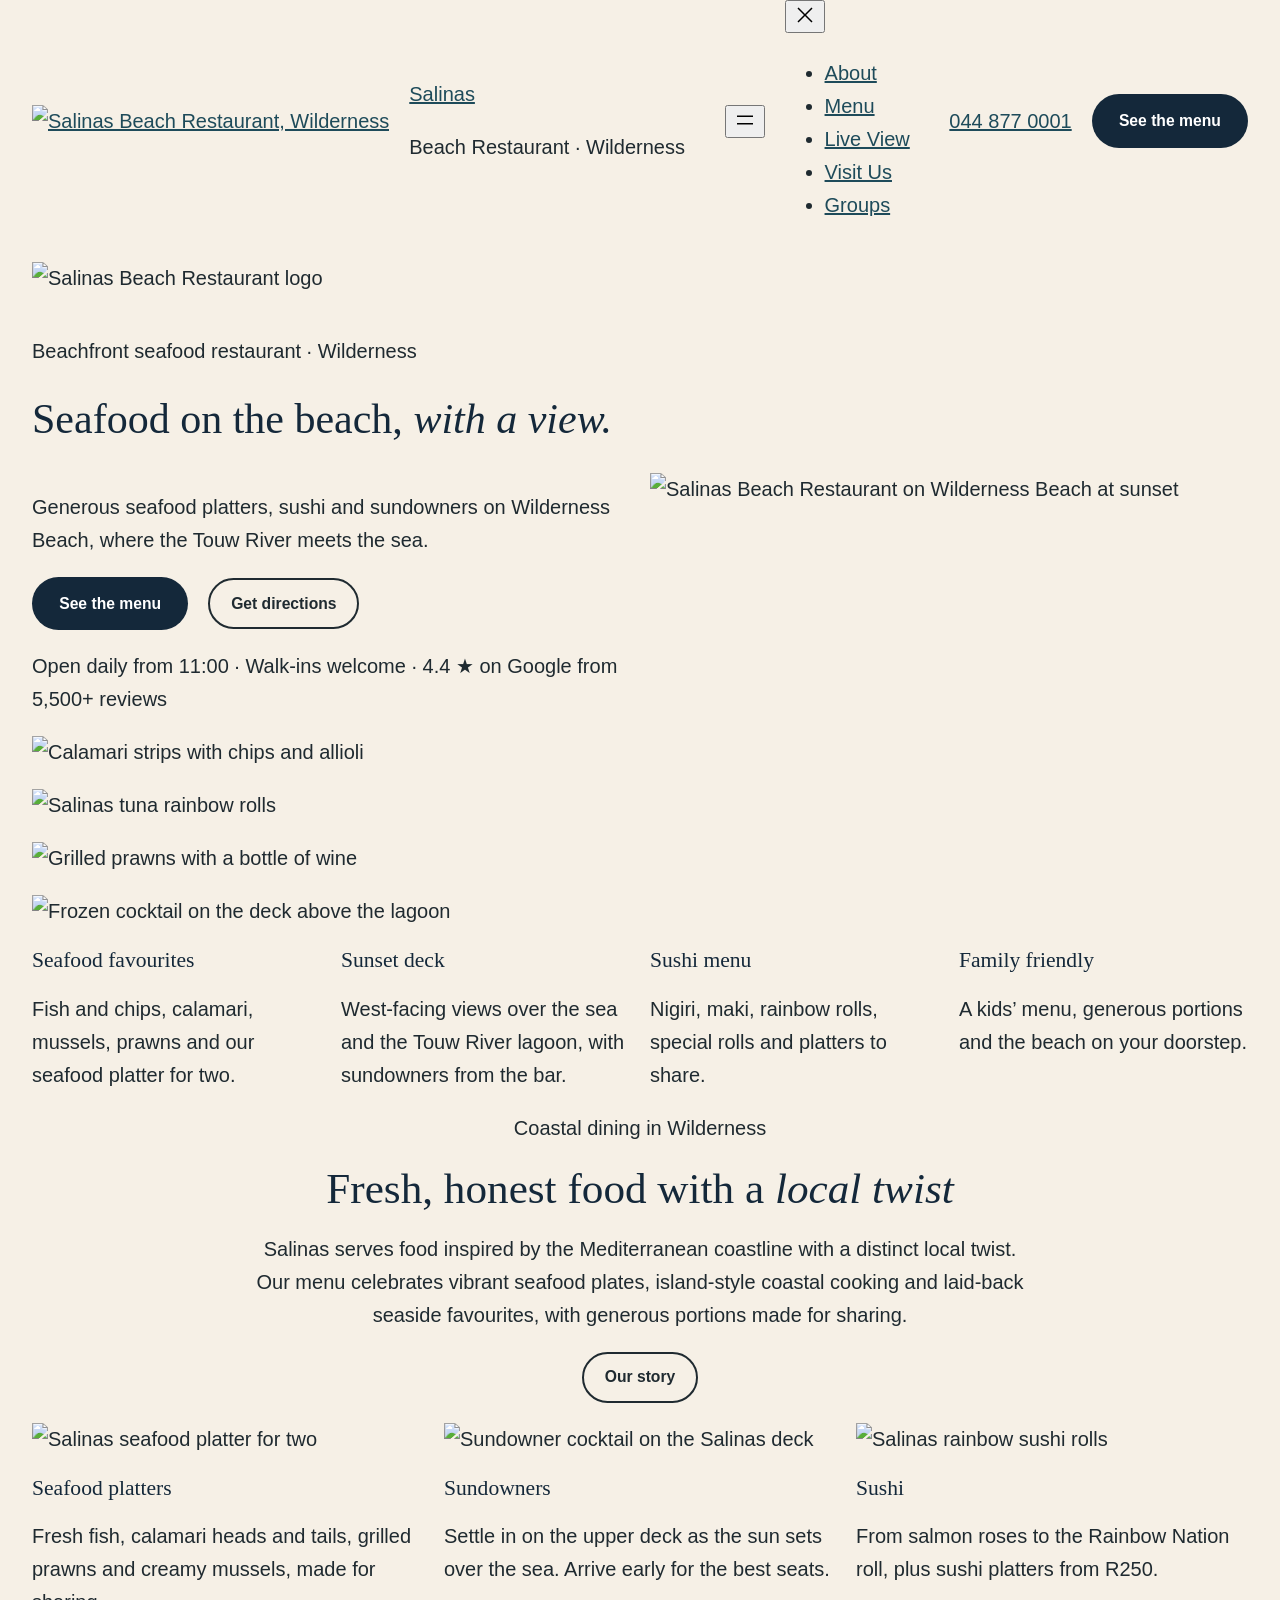
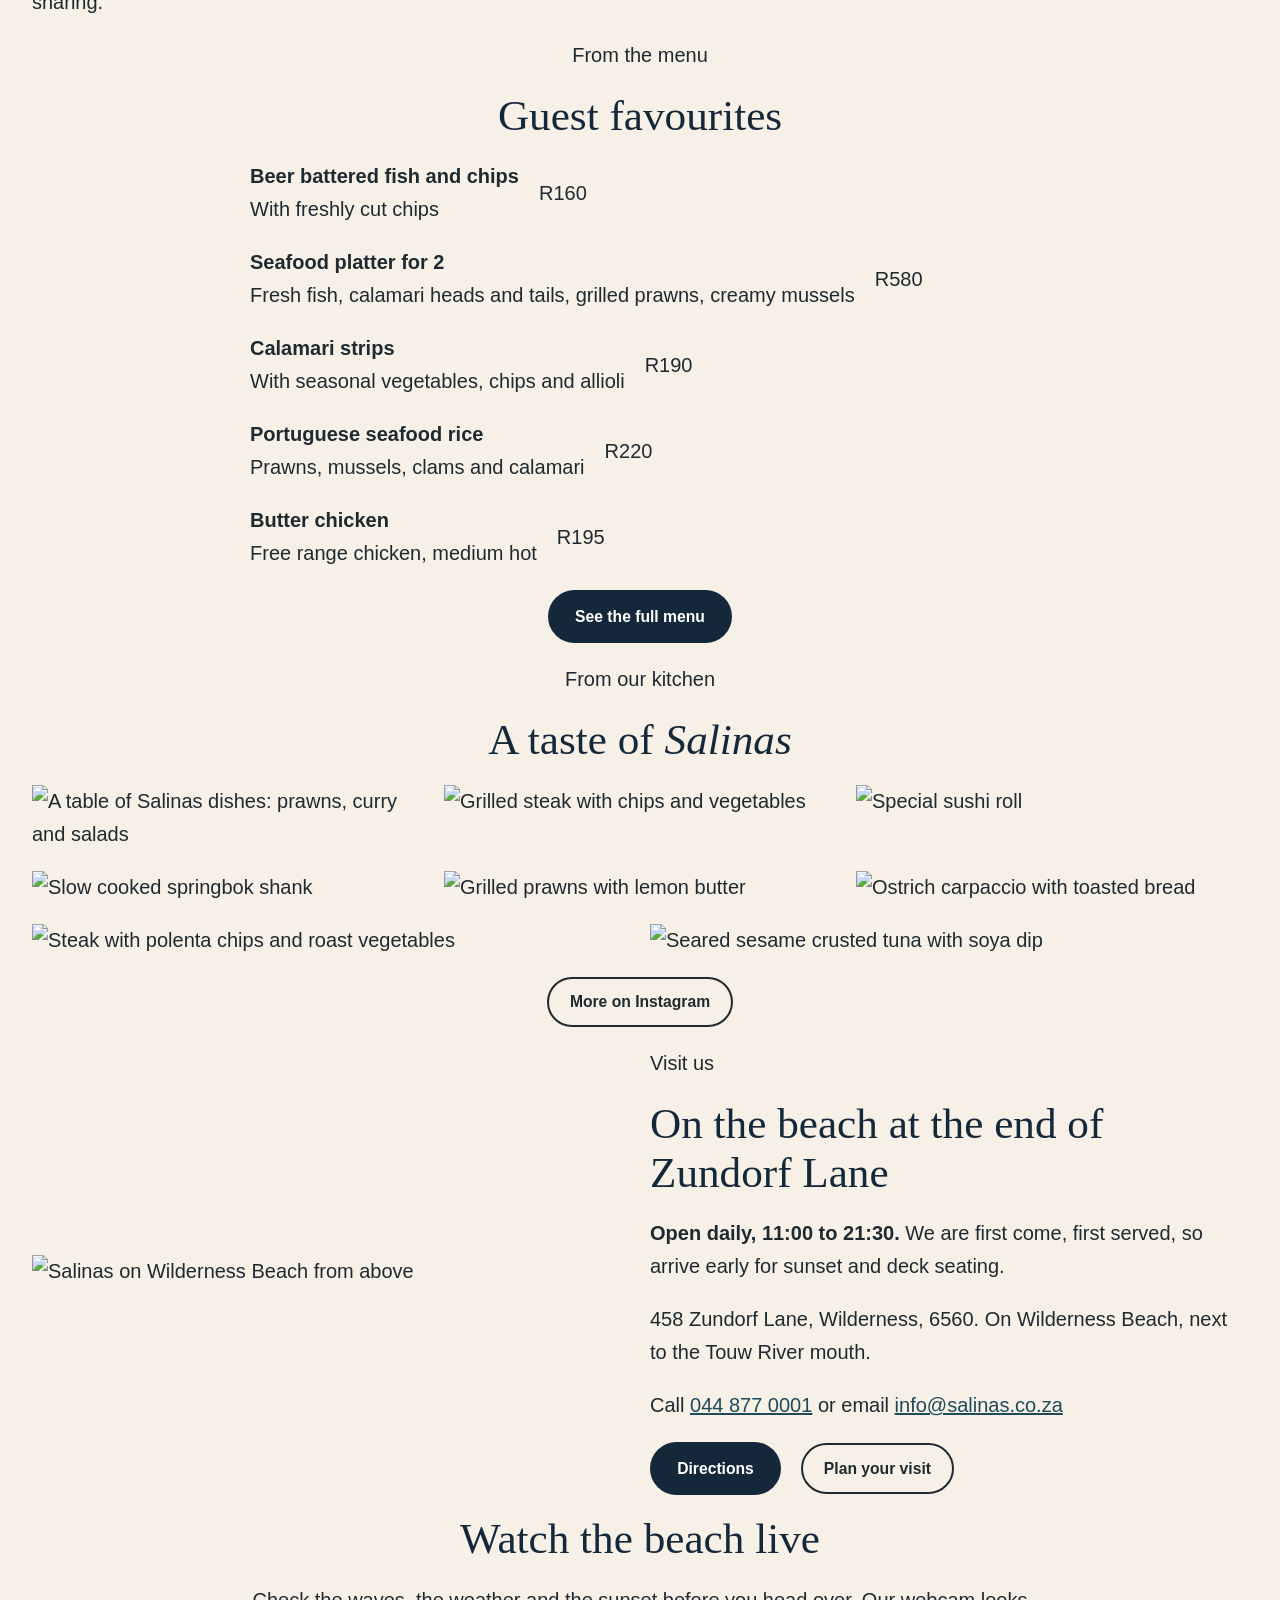
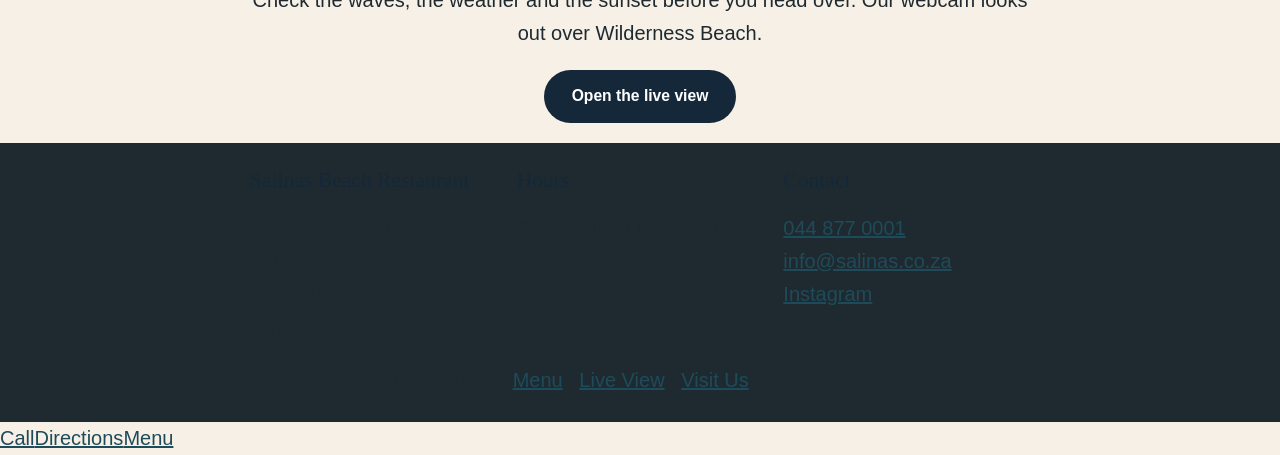
==== commit 632d5532: "New food, sushi and cocktail photography Co-Authored-By: Claude Opus 5.5 <noreply@anthropic.com>" ====
--- a/index.html
+++ b/index.html
@@ -259,7 +259,11 @@
 
 <div class="wp-block-group alignwide photo-strip dish-row is-layout-flow wp-block-group-is-layout-flow">
 
-<figure class="wp-block-image size-large"><img decoding="async" src="/salinas-website-preview/wp-content/themes/salinas-beach/assets/images/g-chicken-kebab.webp" alt="Chicken kebabs with chips and lemon"/></figure>
+<figure class="wp-block-image size-large"><img decoding="async" src="/salinas-website-preview/wp-content/themes/salinas-beach/assets/images/p-calamari-chips.webp" alt="Calamari strips with chips and allioli"/></figure>
+
+
+
+<figure class="wp-block-image size-large"><img decoding="async" src="/salinas-website-preview/wp-content/themes/salinas-beach/assets/images/p-sushi-rainbow-tuna.webp" alt="Salinas tuna rainbow rolls"/></figure>
 
 
 
@@ -267,11 +271,7 @@
 
 
 
-<figure class="wp-block-image size-large"><img decoding="async" src="/salinas-website-preview/wp-content/themes/salinas-beach/assets/images/g-oysters.webp" alt="Oysters with lemon"/></figure>
-
-
-
-<figure class="wp-block-image size-large"><img decoding="async" src="/salinas-website-preview/wp-content/themes/salinas-beach/assets/images/g-sushi-platter.webp" alt="Salinas sushi platter"/></figure>
+<figure class="wp-block-image size-large"><img decoding="async" src="/salinas-website-preview/wp-content/themes/salinas-beach/assets/images/p-frozen-cocktail-lagoon.webp" alt="Frozen cocktail on the deck above the lagoon"/></figure>
 
 </div>
 
@@ -391,7 +391,7 @@
 
 <div class="wp-block-column is-layout-flow wp-block-column-is-layout-flow">
 
-<figure class="wp-block-image size-large card-img"><img decoding="async" src="https://www.salinas.co.za/wp-content/uploads/2024/01/328971864_1994961484182780_8735742799736019728_n.jpg" alt="Cocktail on the Salinas deck overlooking the sea"/></figure>
+<figure class="wp-block-image size-large card-img"><img decoding="async" src="/salinas-website-preview/wp-content/themes/salinas-beach/assets/images/p-sundowner-deck.webp" alt="Sundowner cocktail on the Salinas deck"/></figure>
 
 
 
@@ -406,7 +406,7 @@
 
 <div class="wp-block-column is-layout-flow wp-block-column-is-layout-flow">
 
-<figure class="wp-block-image size-large card-img"><img decoding="async" src="https://www.salinas.co.za/wp-content/uploads/2024/01/IMG_4222-scaled.jpg" alt="Salinas rainbow sushi rolls"/></figure>
+<figure class="wp-block-image size-large card-img"><img decoding="async" src="/salinas-website-preview/wp-content/themes/salinas-beach/assets/images/p-sushi-rainbow-roll.webp" alt="Salinas rainbow sushi rolls"/></figure>
 
 
 
@@ -522,7 +522,7 @@
 <figure class="wp-block-image size-large"><img decoding="async" src="/salinas-website-preview/wp-content/themes/salinas-beach/assets/images/g-ribeye.webp" alt="Grilled steak with chips and vegetables" loading="lazy"/></figure>
 
 
-<figure class="wp-block-image size-large"><img decoding="async" src="/salinas-website-preview/wp-content/themes/salinas-beach/assets/images/g-oysters-2.webp" alt="Oysters on ice with lemon" loading="lazy"/></figure>
+<figure class="wp-block-image size-large"><img decoding="async" src="/salinas-website-preview/wp-content/themes/salinas-beach/assets/images/p-sushi-special-roll.webp" alt="Special sushi roll" loading="lazy"/></figure>
 
 
 <figure class="wp-block-image size-large"><img decoding="async" src="/salinas-website-preview/wp-content/themes/salinas-beach/assets/images/g-springbok-shank.webp" alt="Slow cooked springbok shank" loading="lazy"/></figure>
@@ -531,13 +531,13 @@
 <figure class="wp-block-image size-large"><img decoding="async" src="/salinas-website-preview/wp-content/themes/salinas-beach/assets/images/g-prawns.webp" alt="Grilled prawns with lemon butter" loading="lazy"/></figure>
 
 
-<figure class="wp-block-image size-large"><img decoding="async" src="/salinas-website-preview/wp-content/themes/salinas-beach/assets/images/g-ostrich-carpaccio.webp" alt="Ostrich carpaccio with bread and salad" loading="lazy"/></figure>
+<figure class="wp-block-image size-large"><img decoding="async" src="/salinas-website-preview/wp-content/themes/salinas-beach/assets/images/p-ostrich-carpaccio.webp" alt="Ostrich carpaccio with toasted bread" loading="lazy"/></figure>
 
 
 <figure class="wp-block-image size-large"><img decoding="async" src="/salinas-website-preview/wp-content/themes/salinas-beach/assets/images/g-rump.webp" alt="Steak with polenta chips and roast vegetables" loading="lazy"/></figure>
 
 
-<figure class="wp-block-image size-large"><img decoding="async" src="https://www.salinas.co.za/wp-content/uploads/2024/01/336774387_768921941414135_8193125337897676189_n.jpg" alt="Seared sesame crusted tuna" loading="lazy"/></figure>
+<figure class="wp-block-image size-large"><img decoding="async" src="/salinas-website-preview/wp-content/themes/salinas-beach/assets/images/p-seared-tuna.webp" alt="Seared sesame crusted tuna with soya dip" loading="lazy"/></figure>
 
 </figure>
 
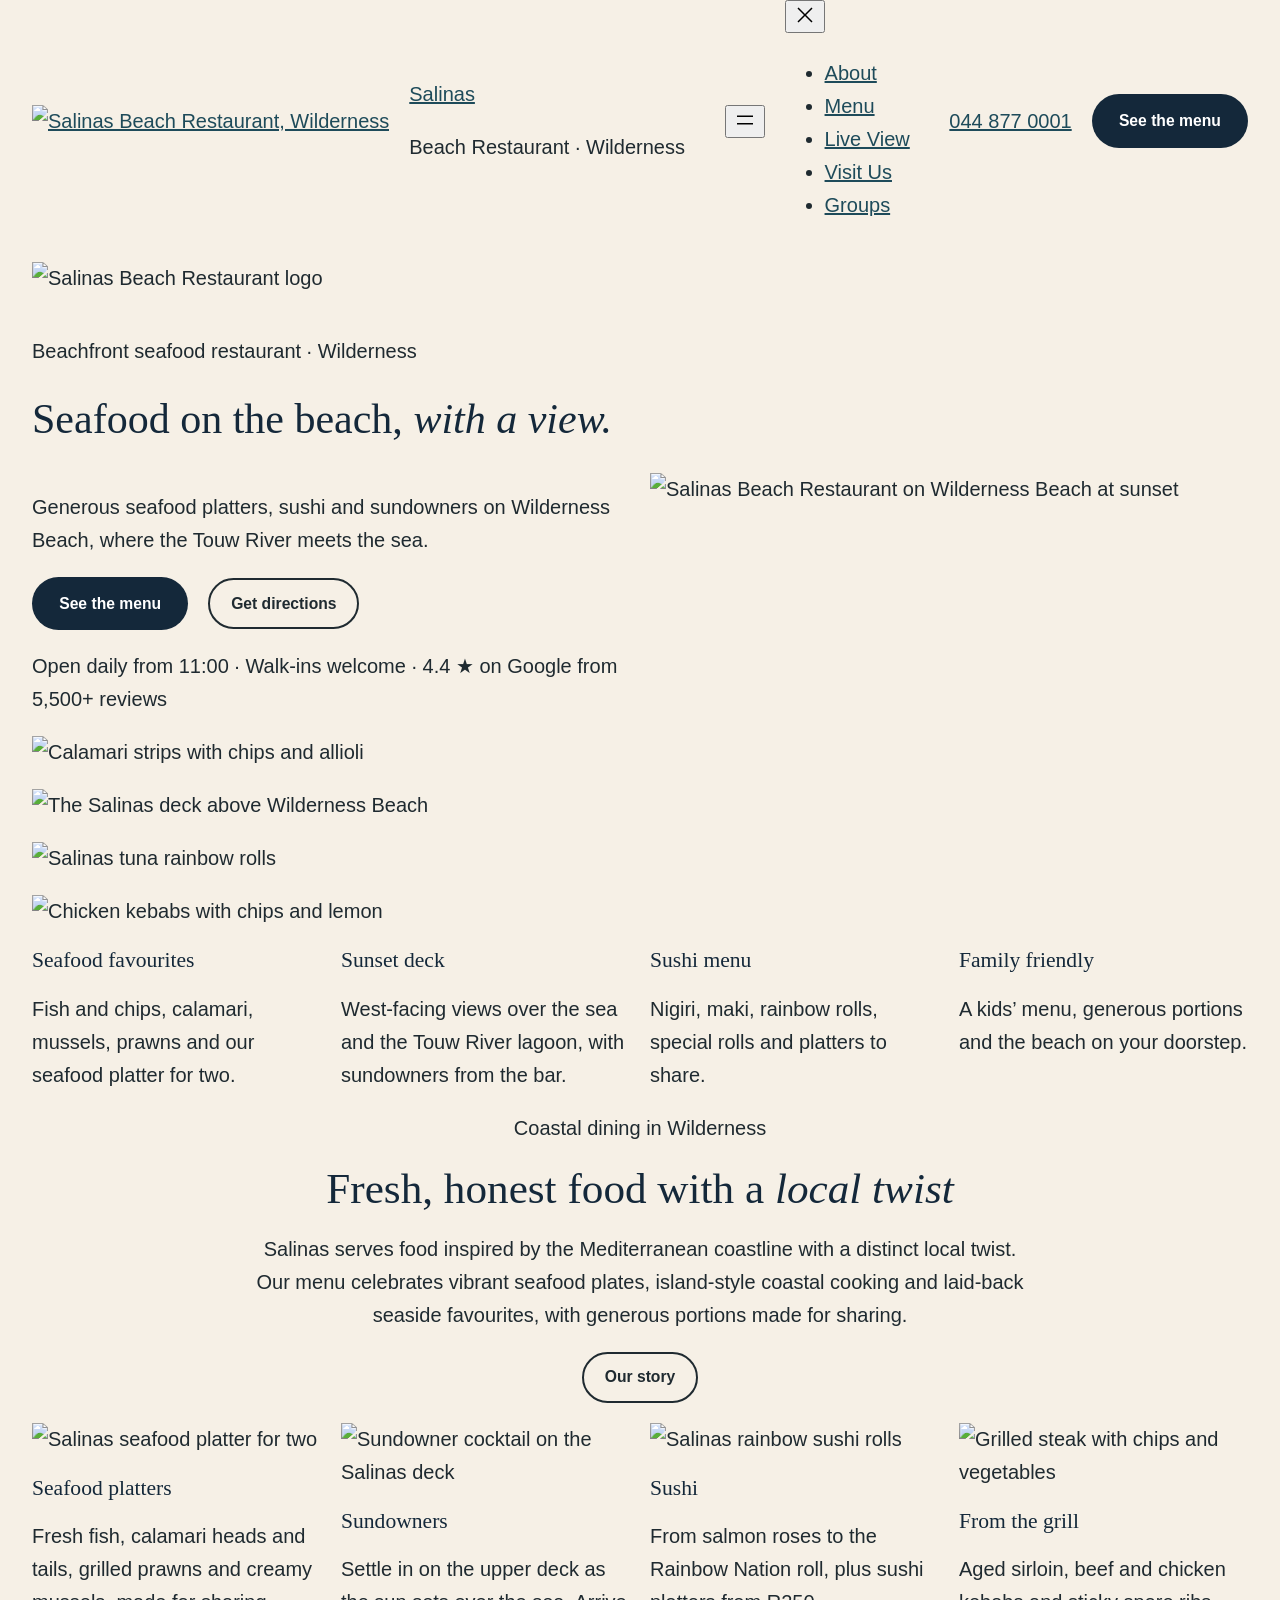
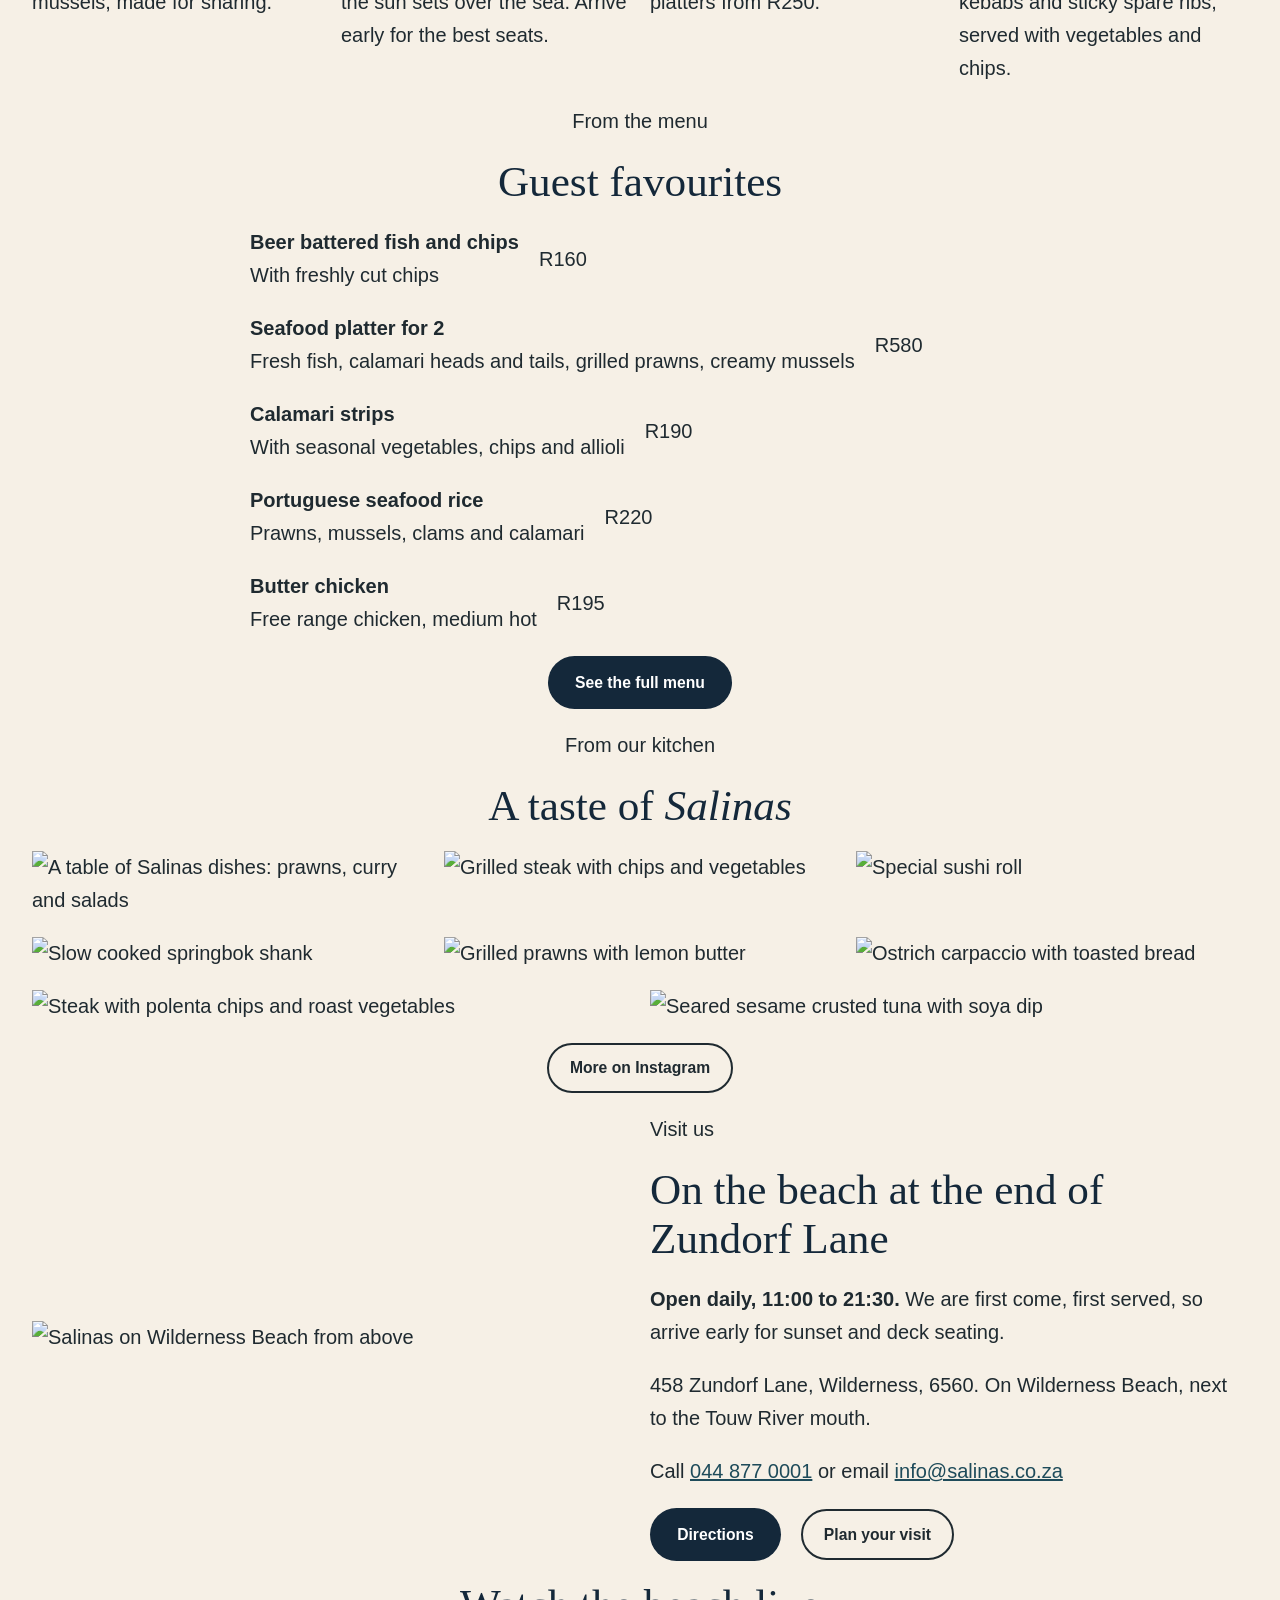
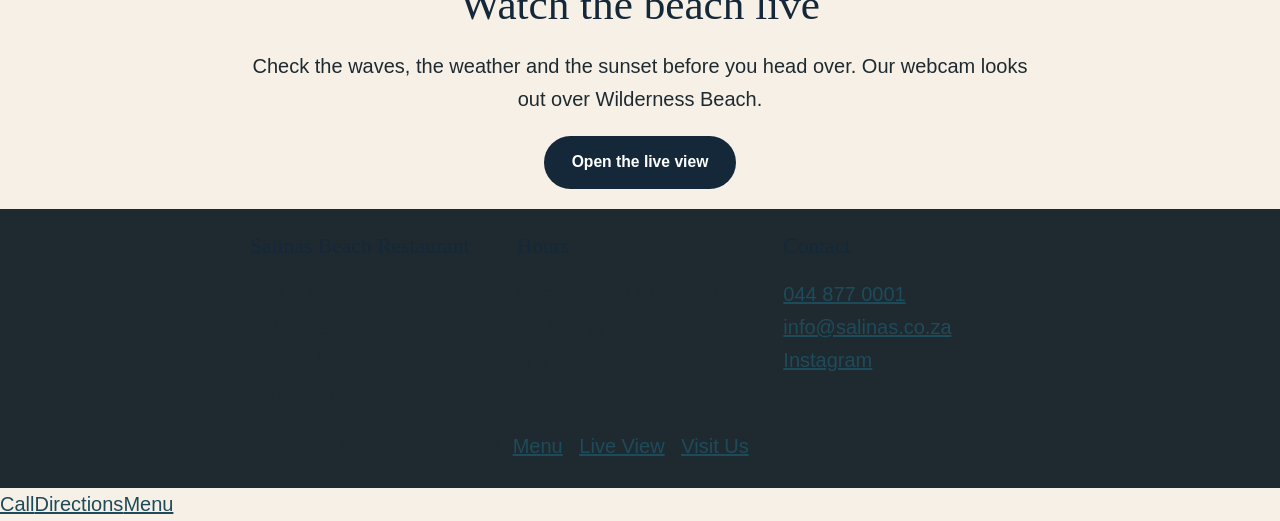
==== commit 75127698: "Photo fixes: card alignment, platter crop, more meat, smaller sushi photos Co-Authored-By: Claude Op" ====
--- a/index.html
+++ b/index.html
@@ -263,15 +263,15 @@
 
 
 
+<figure class="wp-block-image size-large"><img decoding="async" src="/salinas-website-preview/wp-content/themes/salinas-beach/assets/images/g-deck-view.webp" alt="The Salinas deck above Wilderness Beach"/></figure>
+
+
+
 <figure class="wp-block-image size-large"><img decoding="async" src="/salinas-website-preview/wp-content/themes/salinas-beach/assets/images/p-sushi-rainbow-tuna.webp" alt="Salinas tuna rainbow rolls"/></figure>
 
 
 
-<figure class="wp-block-image size-large"><img decoding="async" src="/salinas-website-preview/wp-content/themes/salinas-beach/assets/images/g-prawns-wine.webp" alt="Grilled prawns with a bottle of wine"/></figure>
-
-
-
-<figure class="wp-block-image size-large"><img decoding="async" src="/salinas-website-preview/wp-content/themes/salinas-beach/assets/images/p-frozen-cocktail-lagoon.webp" alt="Frozen cocktail on the deck above the lagoon"/></figure>
+<figure class="wp-block-image size-large"><img decoding="async" src="/salinas-website-preview/wp-content/themes/salinas-beach/assets/images/g-chicken-kebab.webp" alt="Chicken kebabs with chips and lemon"/></figure>
 
 </div>
 
@@ -376,7 +376,7 @@
 
 <div class="wp-block-column is-layout-flow wp-block-column-is-layout-flow">
 
-<figure class="wp-block-image size-large card-img"><img decoding="async" src="https://www.salinas.co.za/wp-content/uploads/2025/11/salinas-seafood-platter.png" alt="Salinas seafood platter for two"/></figure>
+<figure class="wp-block-image size-large card-img"><img decoding="async" src="/salinas-website-preview/wp-content/themes/salinas-beach/assets/images/p-seafood-platter.webp" alt="Salinas seafood platter for two"/></figure>
 
 
 
@@ -415,6 +415,21 @@
 
 
 <p class="wp-block-paragraph">From salmon roses to the Rainbow Nation roll, plus sushi platters from R250.</p>
+
+</div>
+
+
+<div class="wp-block-column is-layout-flow wp-block-column-is-layout-flow">
+
+<figure class="wp-block-image size-large card-img"><img decoding="async" src="/salinas-website-preview/wp-content/themes/salinas-beach/assets/images/g-ribeye.webp" alt="Grilled steak with chips and vegetables"/></figure>
+
+
+
+<h3 class="wp-block-heading">From the grill</h3>
+
+
+
+<p class="wp-block-paragraph">Aged sirloin, beef and chicken kebabs and sticky spare ribs, served with vegetables and chips.</p>
 
 </div>
 
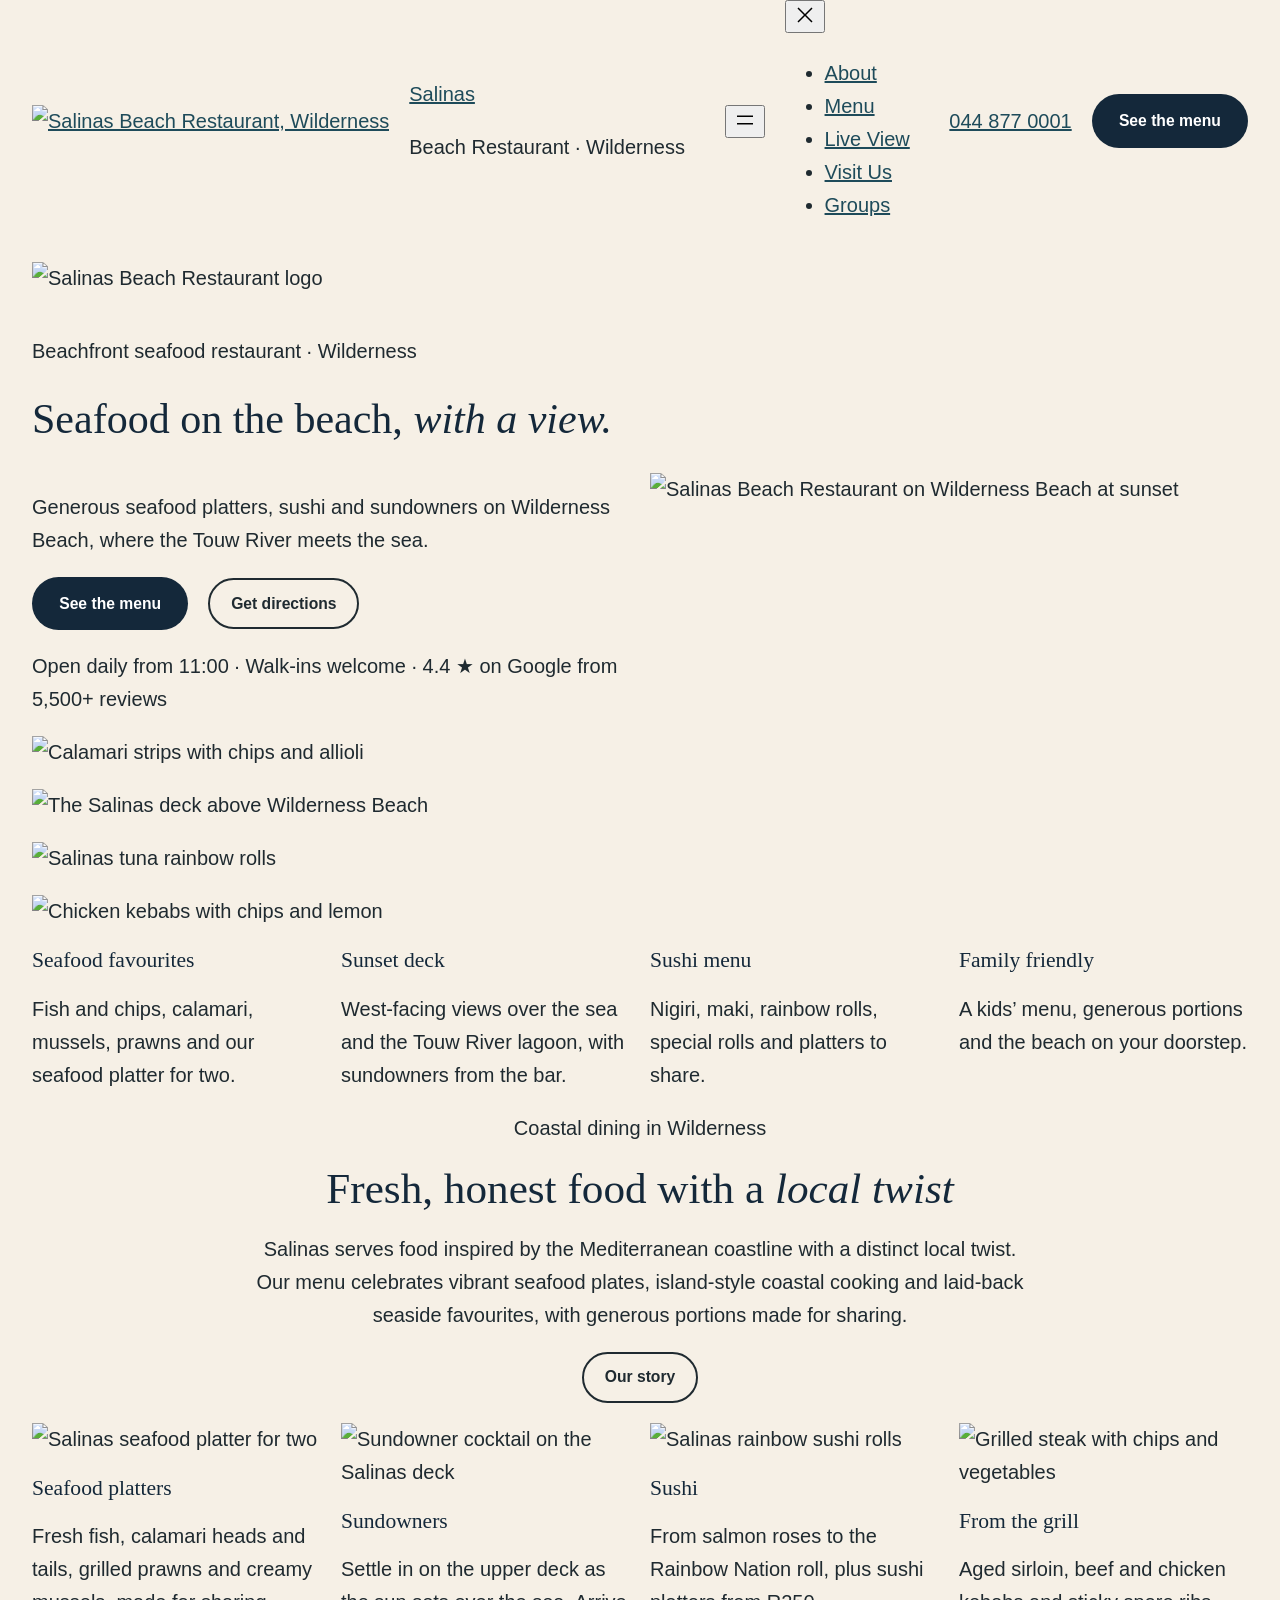
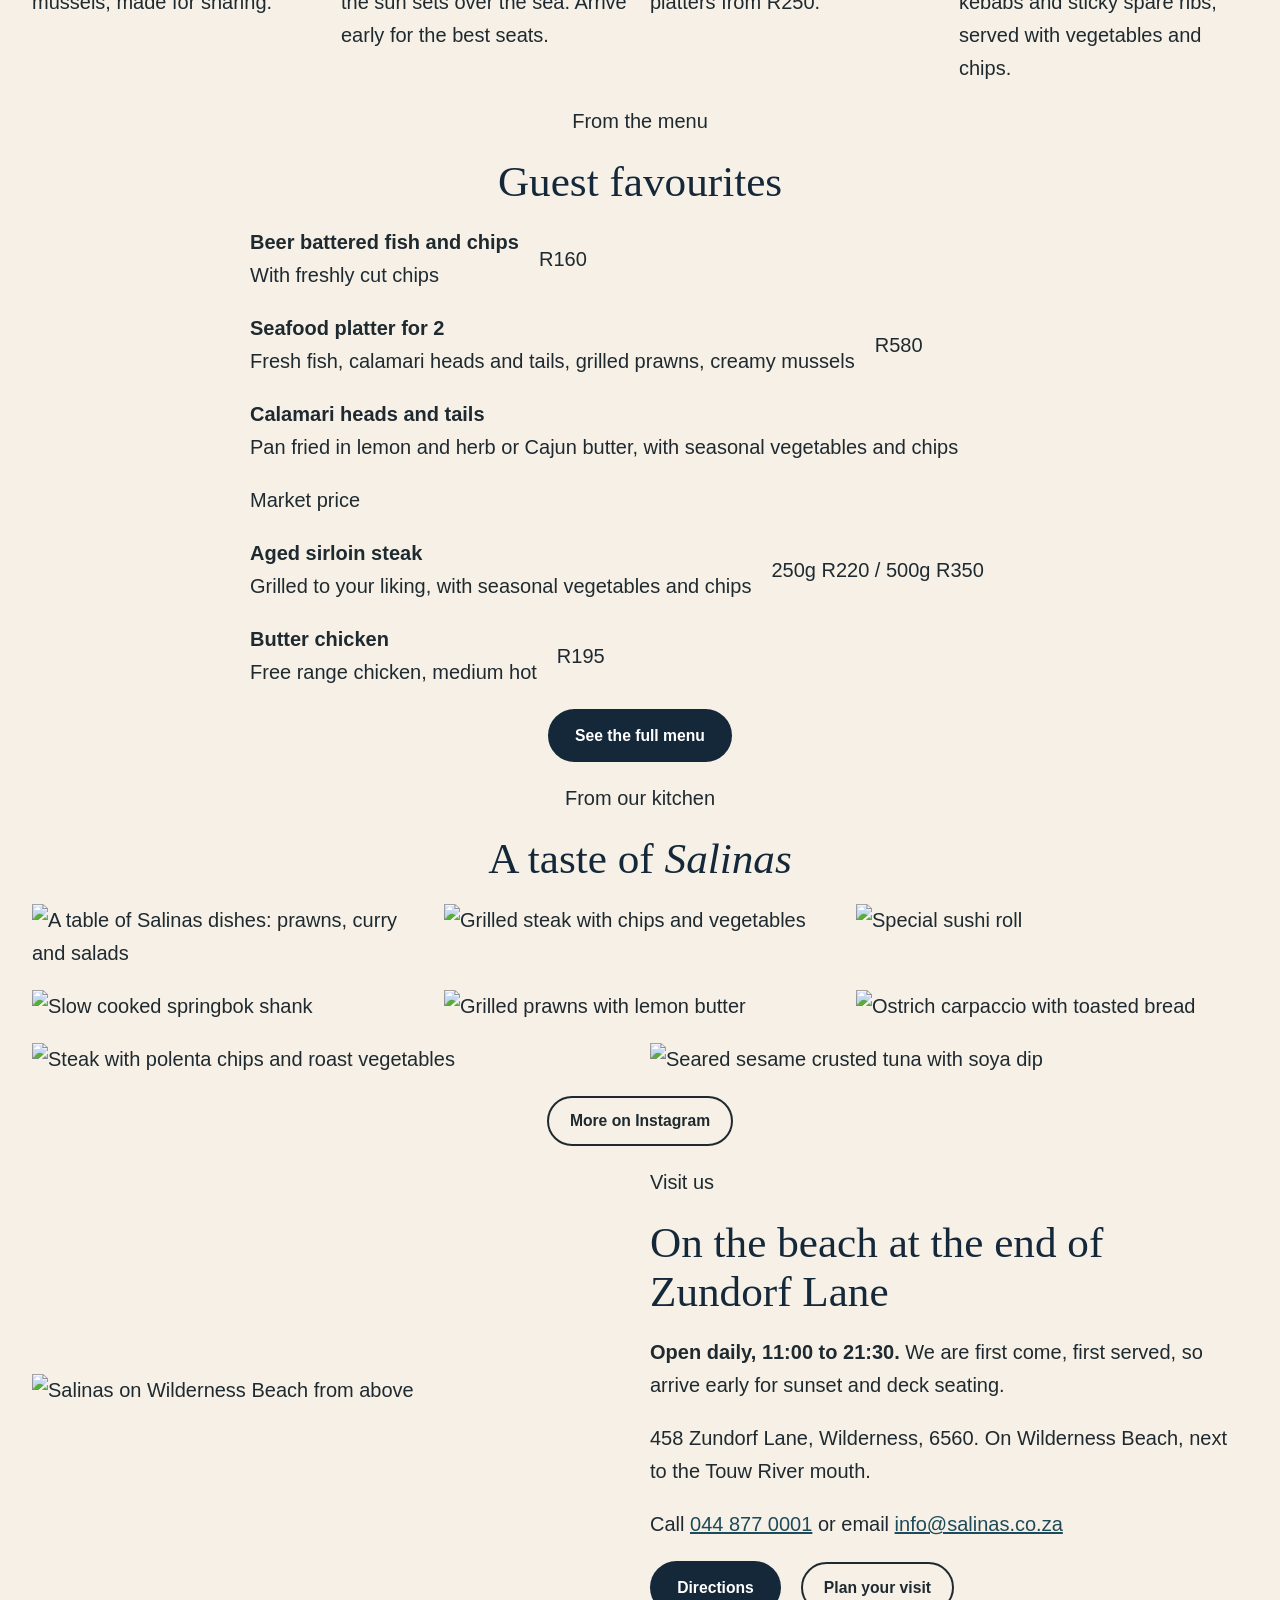
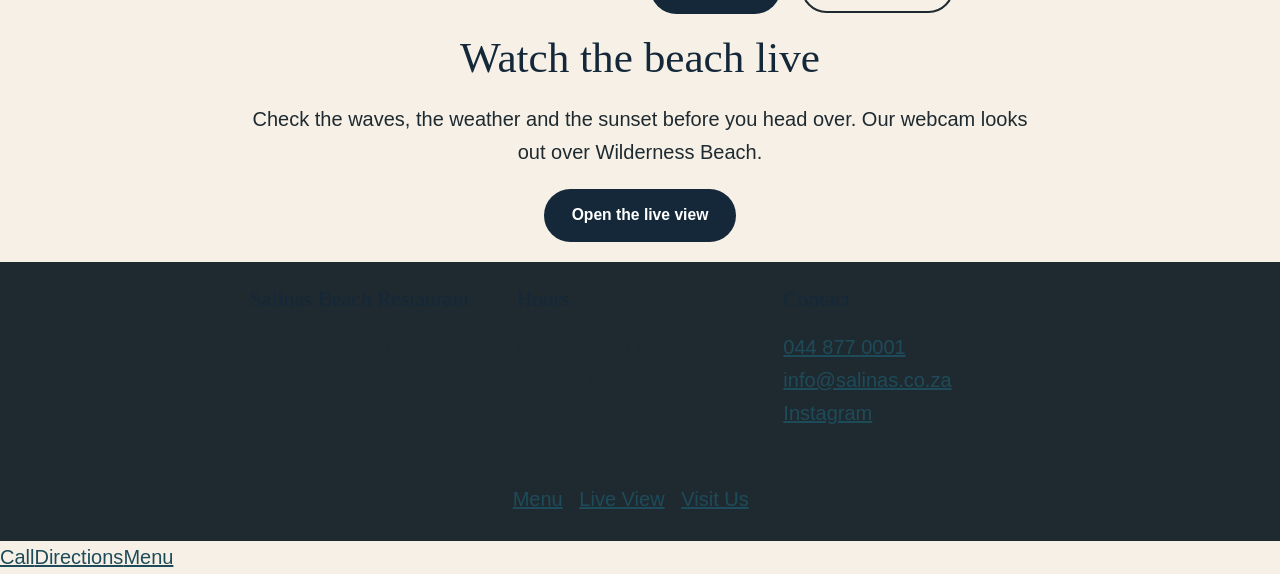
==== commit 65450102: "Guest favourites: calamari heads and tails, aged sirloin Co-Authored-By: Claude Opus 5.5 <noreply@an" ====
--- a/index.html
+++ b/index.html
@@ -475,11 +475,11 @@
 
 <div class="wp-block-group menu-item is-layout-flex wp-block-group-is-layout-flex">
 
-<p class="menu-item__name wp-block-paragraph"><strong>Calamari strips</strong><br>With seasonal vegetables, chips and allioli</p>
-
-
-
-<p class="menu-item__price wp-block-paragraph">R190</p>
+<p class="menu-item__name wp-block-paragraph"><strong>Calamari heads and tails</strong><br>Pan fried in lemon and herb or Cajun butter, with seasonal vegetables and chips</p>
+
+
+
+<p class="menu-item__price wp-block-paragraph">Market price</p>
 
 </div>
 
@@ -487,11 +487,11 @@
 
 <div class="wp-block-group menu-item is-layout-flex wp-block-group-is-layout-flex">
 
-<p class="menu-item__name wp-block-paragraph"><strong>Portuguese seafood rice</strong><br>Prawns, mussels, clams and calamari</p>
-
-
-
-<p class="menu-item__price wp-block-paragraph">R220</p>
+<p class="menu-item__name wp-block-paragraph"><strong>Aged sirloin steak</strong><br>Grilled to your liking, with seasonal vegetables and chips</p>
+
+
+
+<p class="menu-item__price wp-block-paragraph">250g R220 / 500g R350</p>
 
 </div>
 
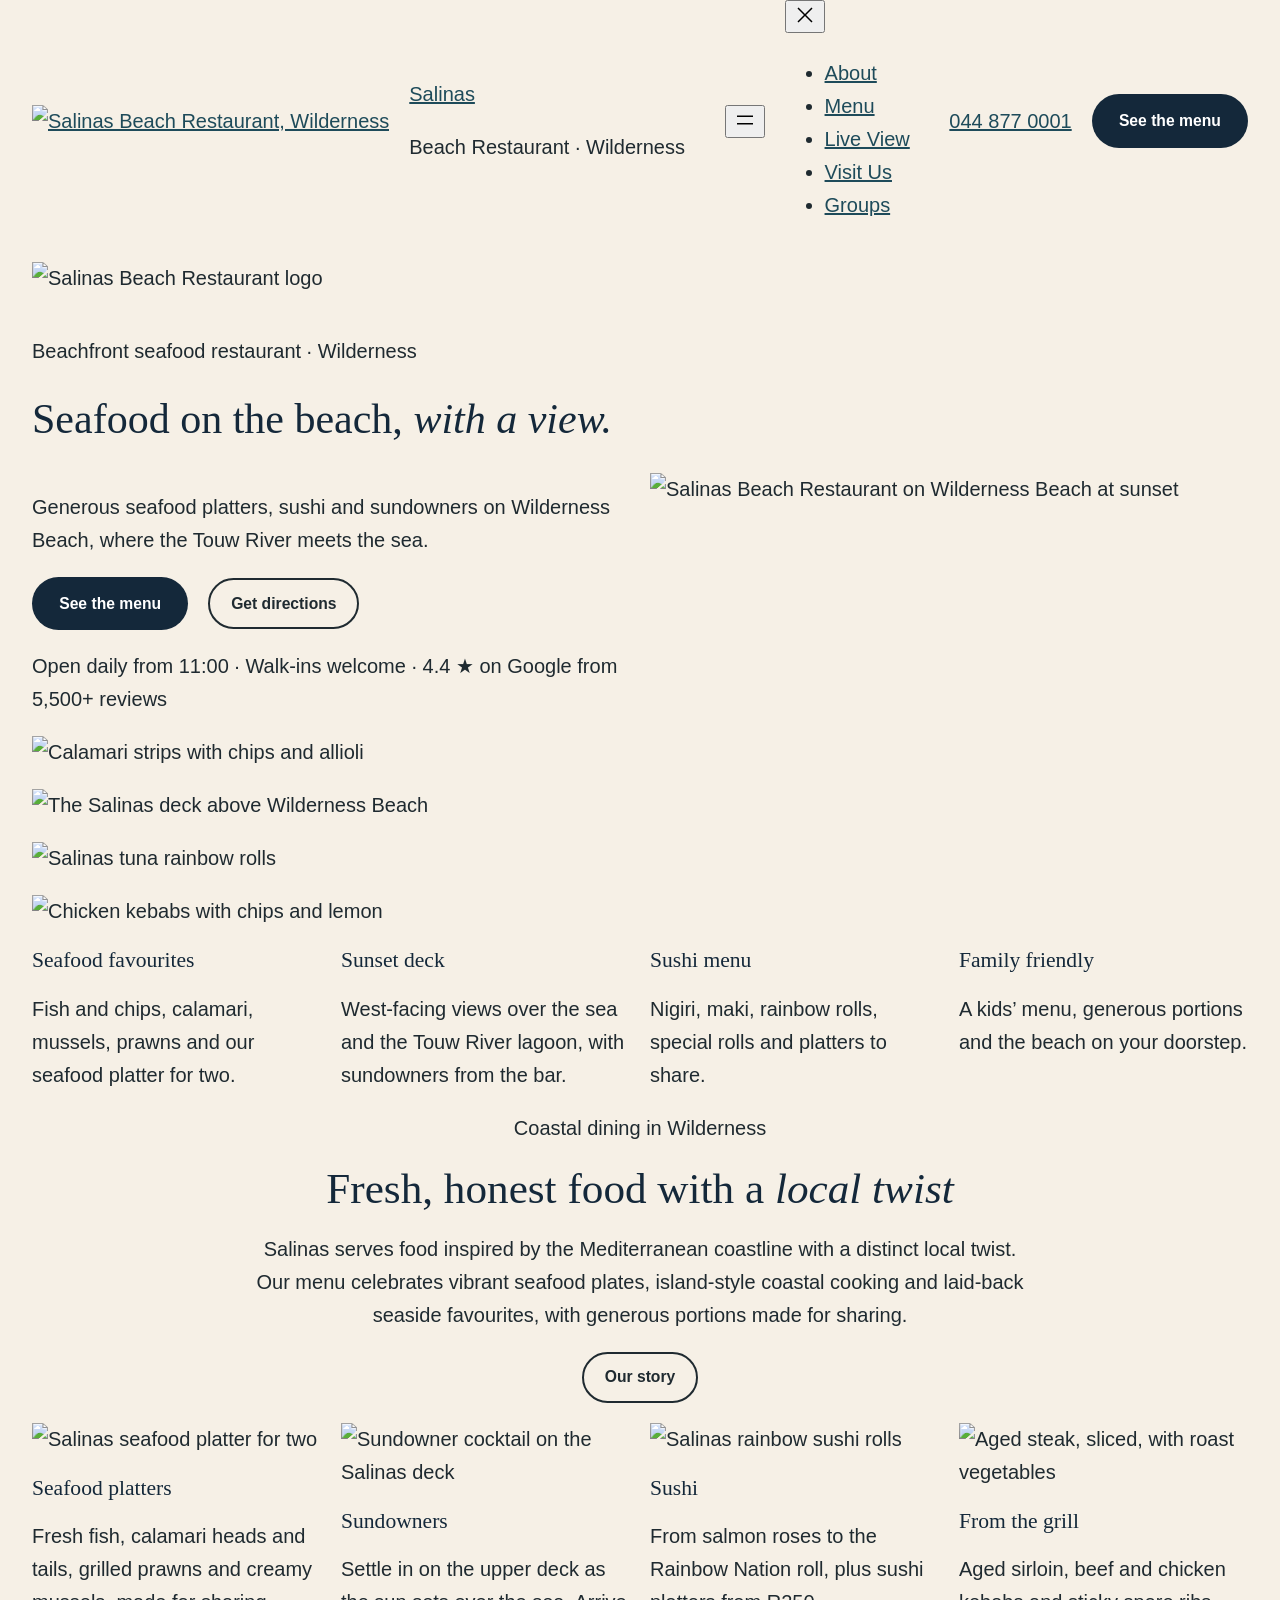
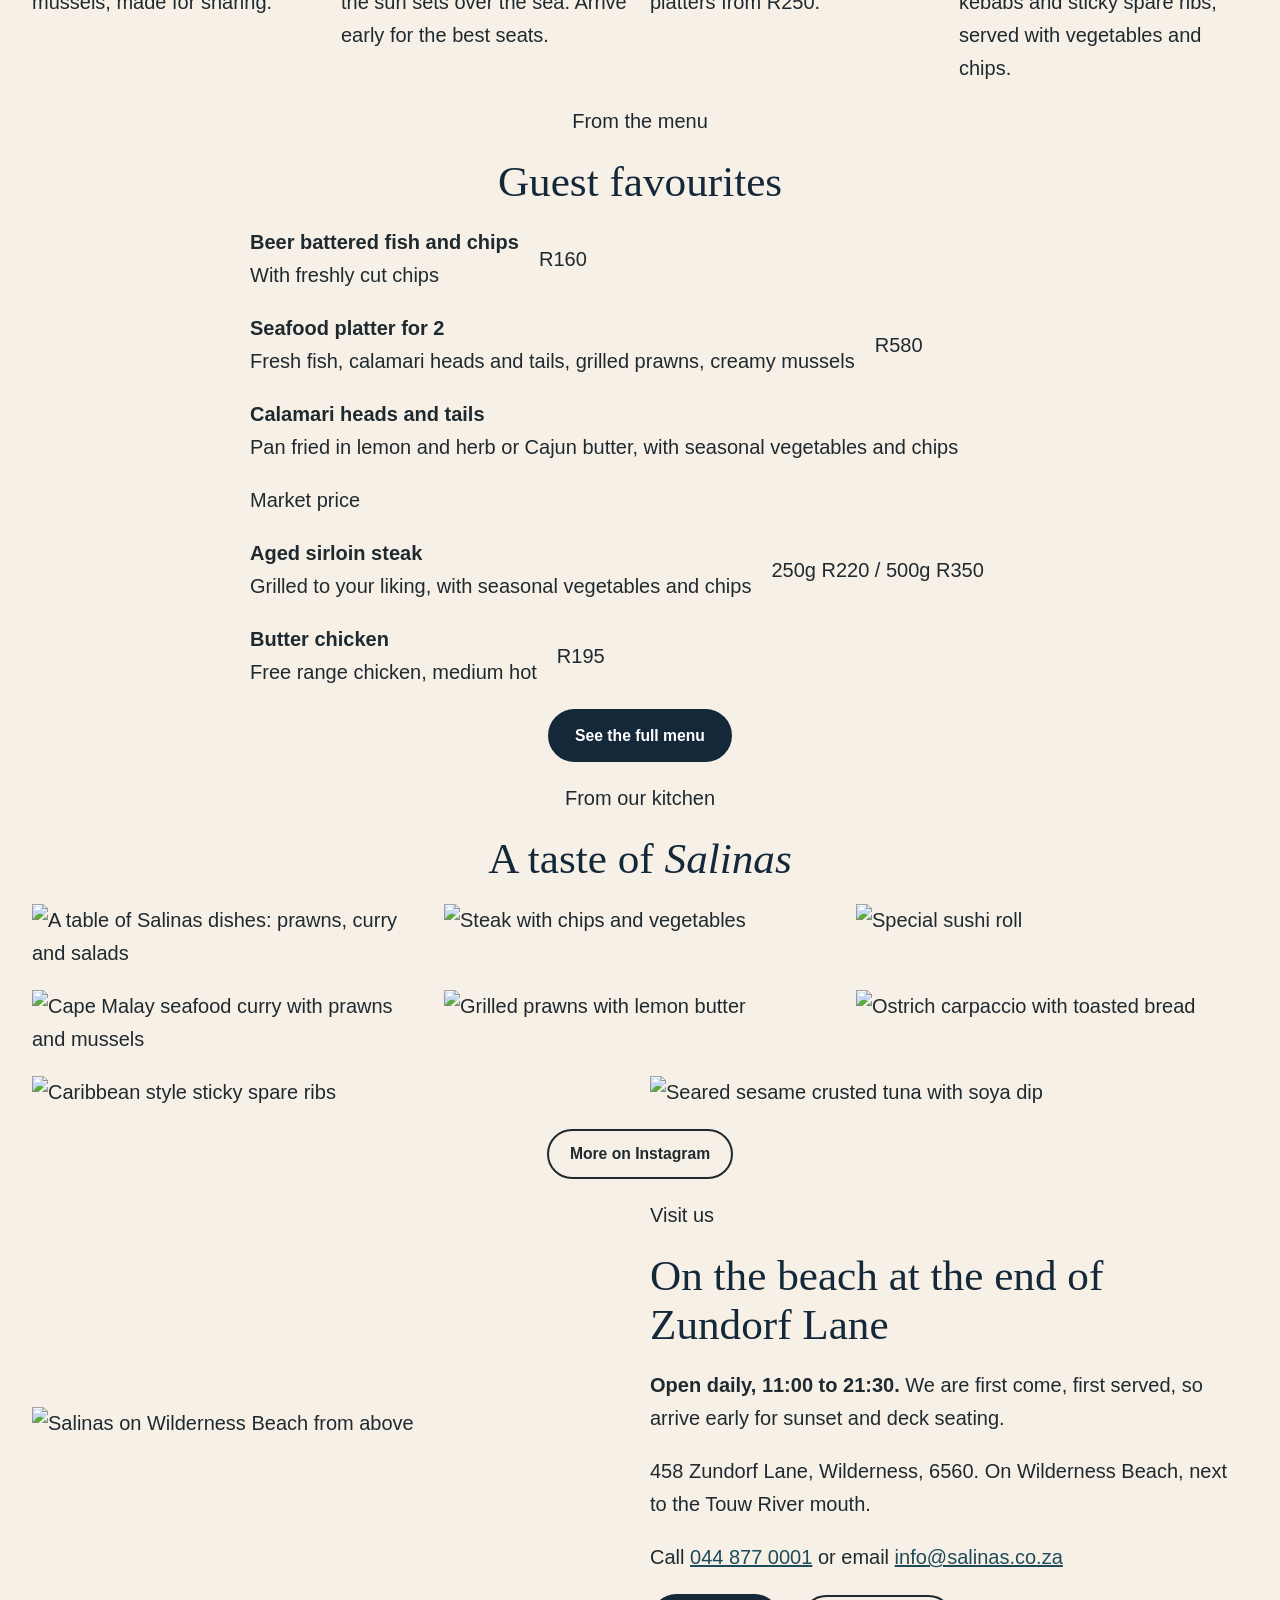
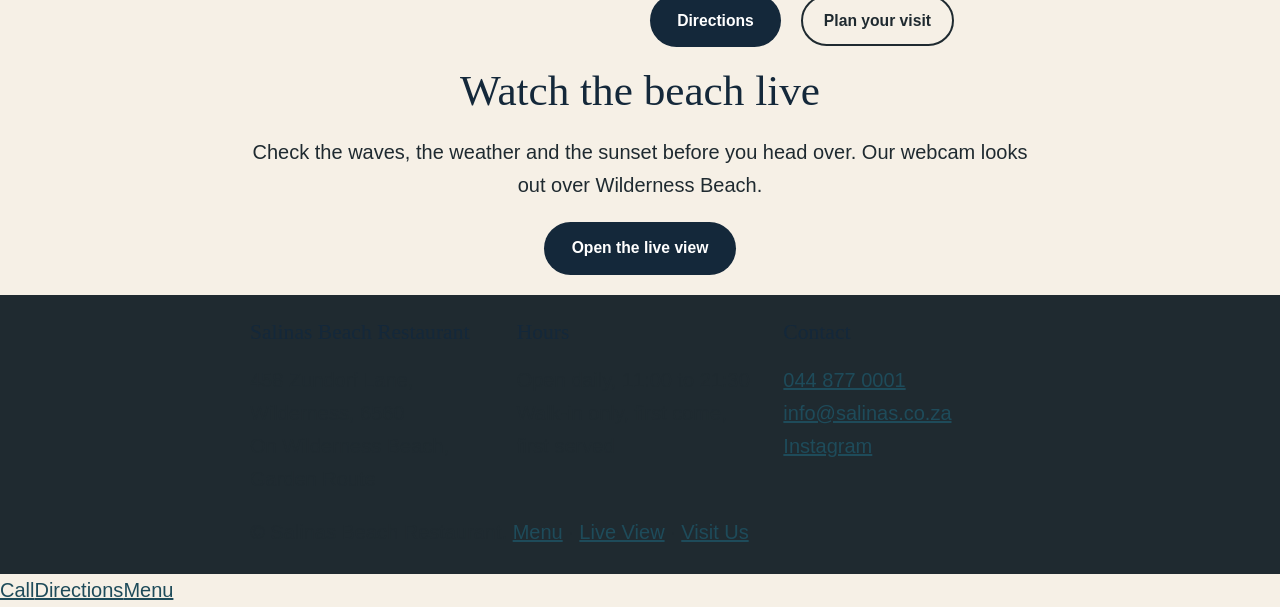
==== commit 50b62800: "Archive photos: steak, ribs, seafood curry, Moroccan salad, deck sunsets Co-Authored-By: Claude Opus" ====
--- a/index.html
+++ b/index.html
@@ -421,7 +421,7 @@
 
 <div class="wp-block-column is-layout-flow wp-block-column-is-layout-flow">
 
-<figure class="wp-block-image size-large card-img"><img decoding="async" src="/salinas-website-preview/wp-content/themes/salinas-beach/assets/images/g-ribeye.webp" alt="Grilled steak with chips and vegetables"/></figure>
+<figure class="wp-block-image size-large card-img"><img decoding="async" src="/salinas-website-preview/wp-content/themes/salinas-beach/assets/images/a-steak-sliced.webp" alt="Aged steak, sliced, with roast vegetables"/></figure>
 
 
 
@@ -534,13 +534,13 @@
 <figure class="wp-block-image size-large"><img decoding="async" src="/salinas-website-preview/wp-content/themes/salinas-beach/assets/images/g-seafood-spread.webp" alt="A table of Salinas dishes: prawns, curry and salads" loading="lazy"/></figure>
 
 
-<figure class="wp-block-image size-large"><img decoding="async" src="/salinas-website-preview/wp-content/themes/salinas-beach/assets/images/g-ribeye.webp" alt="Grilled steak with chips and vegetables" loading="lazy"/></figure>
+<figure class="wp-block-image size-large"><img decoding="async" src="/salinas-website-preview/wp-content/themes/salinas-beach/assets/images/a-steak-plate.webp" alt="Steak with chips and vegetables" loading="lazy"/></figure>
 
 
 <figure class="wp-block-image size-large"><img decoding="async" src="/salinas-website-preview/wp-content/themes/salinas-beach/assets/images/p-sushi-special-roll.webp" alt="Special sushi roll" loading="lazy"/></figure>
 
 
-<figure class="wp-block-image size-large"><img decoding="async" src="/salinas-website-preview/wp-content/themes/salinas-beach/assets/images/g-springbok-shank.webp" alt="Slow cooked springbok shank" loading="lazy"/></figure>
+<figure class="wp-block-image size-large"><img decoding="async" src="/salinas-website-preview/wp-content/themes/salinas-beach/assets/images/a-cape-malay-seafood-curry.webp" alt="Cape Malay seafood curry with prawns and mussels" loading="lazy"/></figure>
 
 
 <figure class="wp-block-image size-large"><img decoding="async" src="/salinas-website-preview/wp-content/themes/salinas-beach/assets/images/g-prawns.webp" alt="Grilled prawns with lemon butter" loading="lazy"/></figure>
@@ -549,7 +549,7 @@
 <figure class="wp-block-image size-large"><img decoding="async" src="/salinas-website-preview/wp-content/themes/salinas-beach/assets/images/p-ostrich-carpaccio.webp" alt="Ostrich carpaccio with toasted bread" loading="lazy"/></figure>
 
 
-<figure class="wp-block-image size-large"><img decoding="async" src="/salinas-website-preview/wp-content/themes/salinas-beach/assets/images/g-rump.webp" alt="Steak with polenta chips and roast vegetables" loading="lazy"/></figure>
+<figure class="wp-block-image size-large"><img decoding="async" src="/salinas-website-preview/wp-content/themes/salinas-beach/assets/images/a-sticky-ribs.webp" alt="Caribbean style sticky spare ribs" loading="lazy"/></figure>
 
 
 <figure class="wp-block-image size-large"><img decoding="async" src="/salinas-website-preview/wp-content/themes/salinas-beach/assets/images/p-seared-tuna.webp" alt="Seared sesame crusted tuna with soya dip" loading="lazy"/></figure>
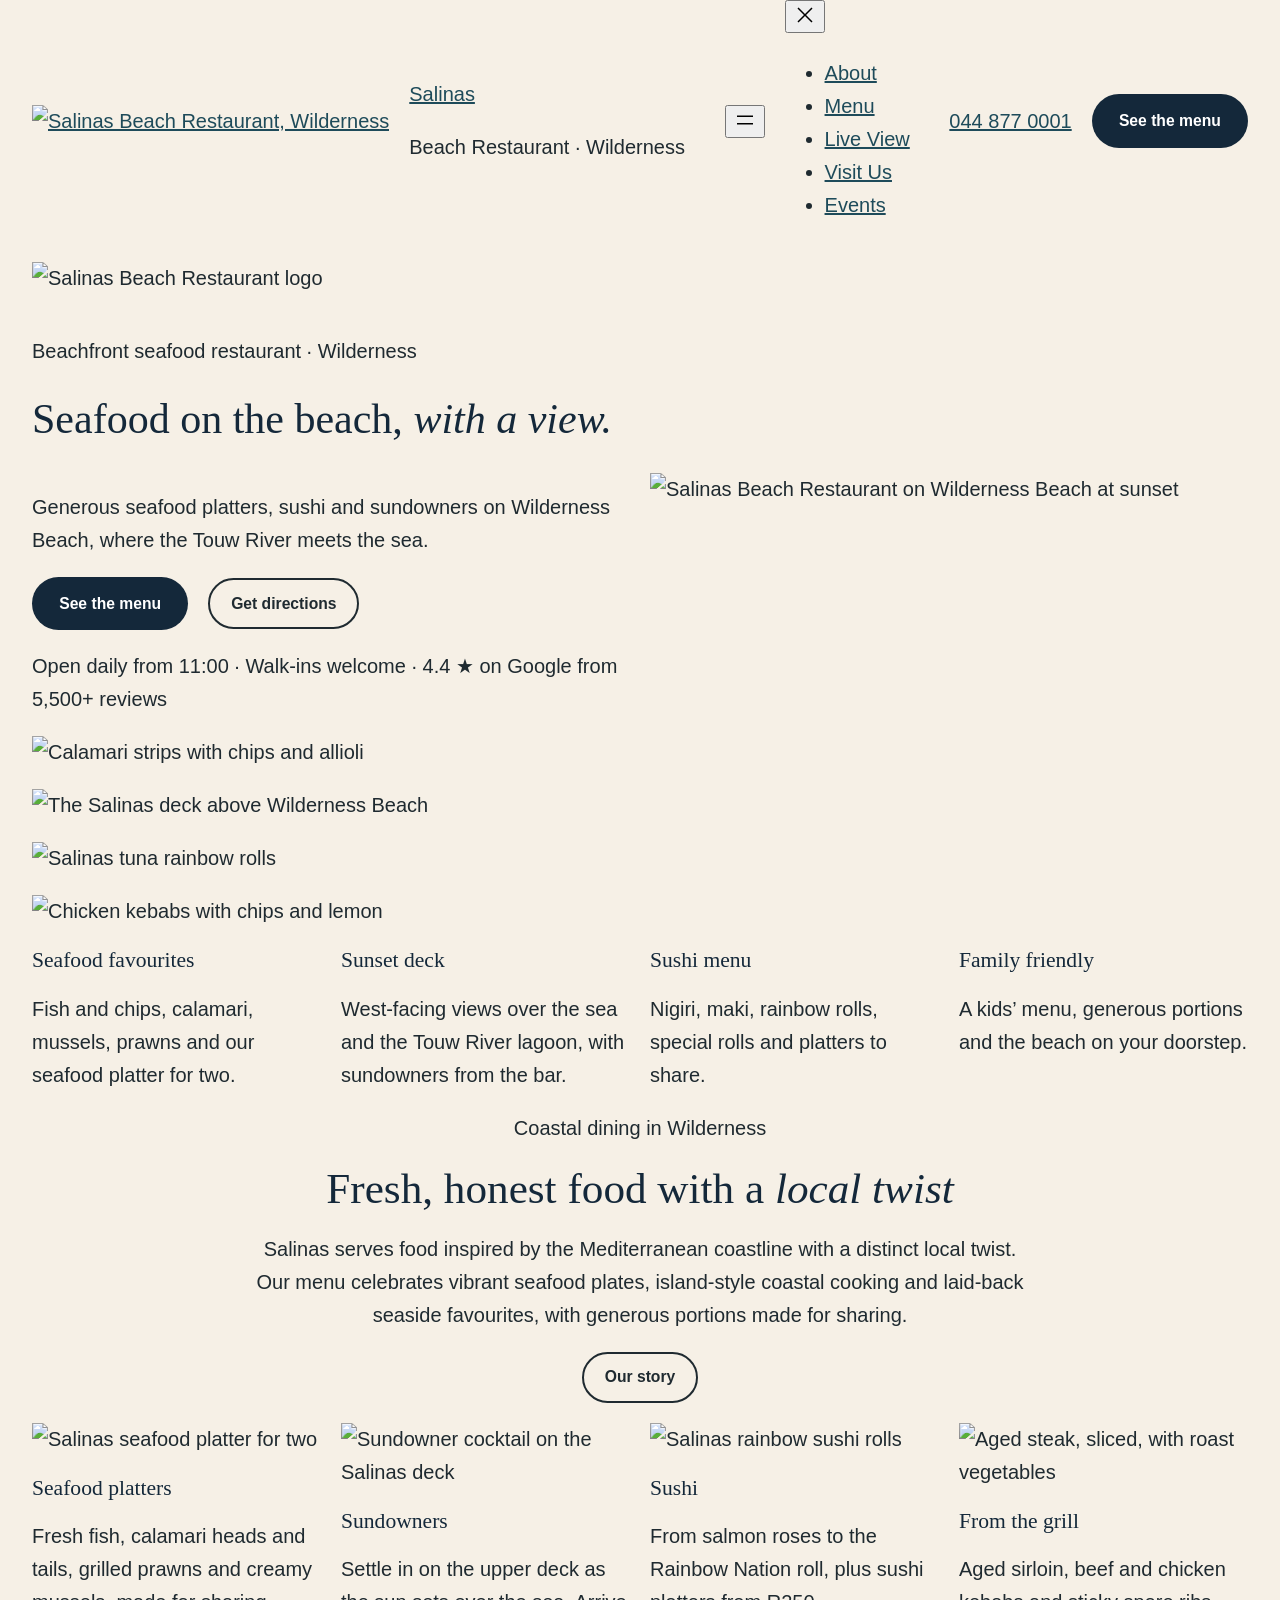
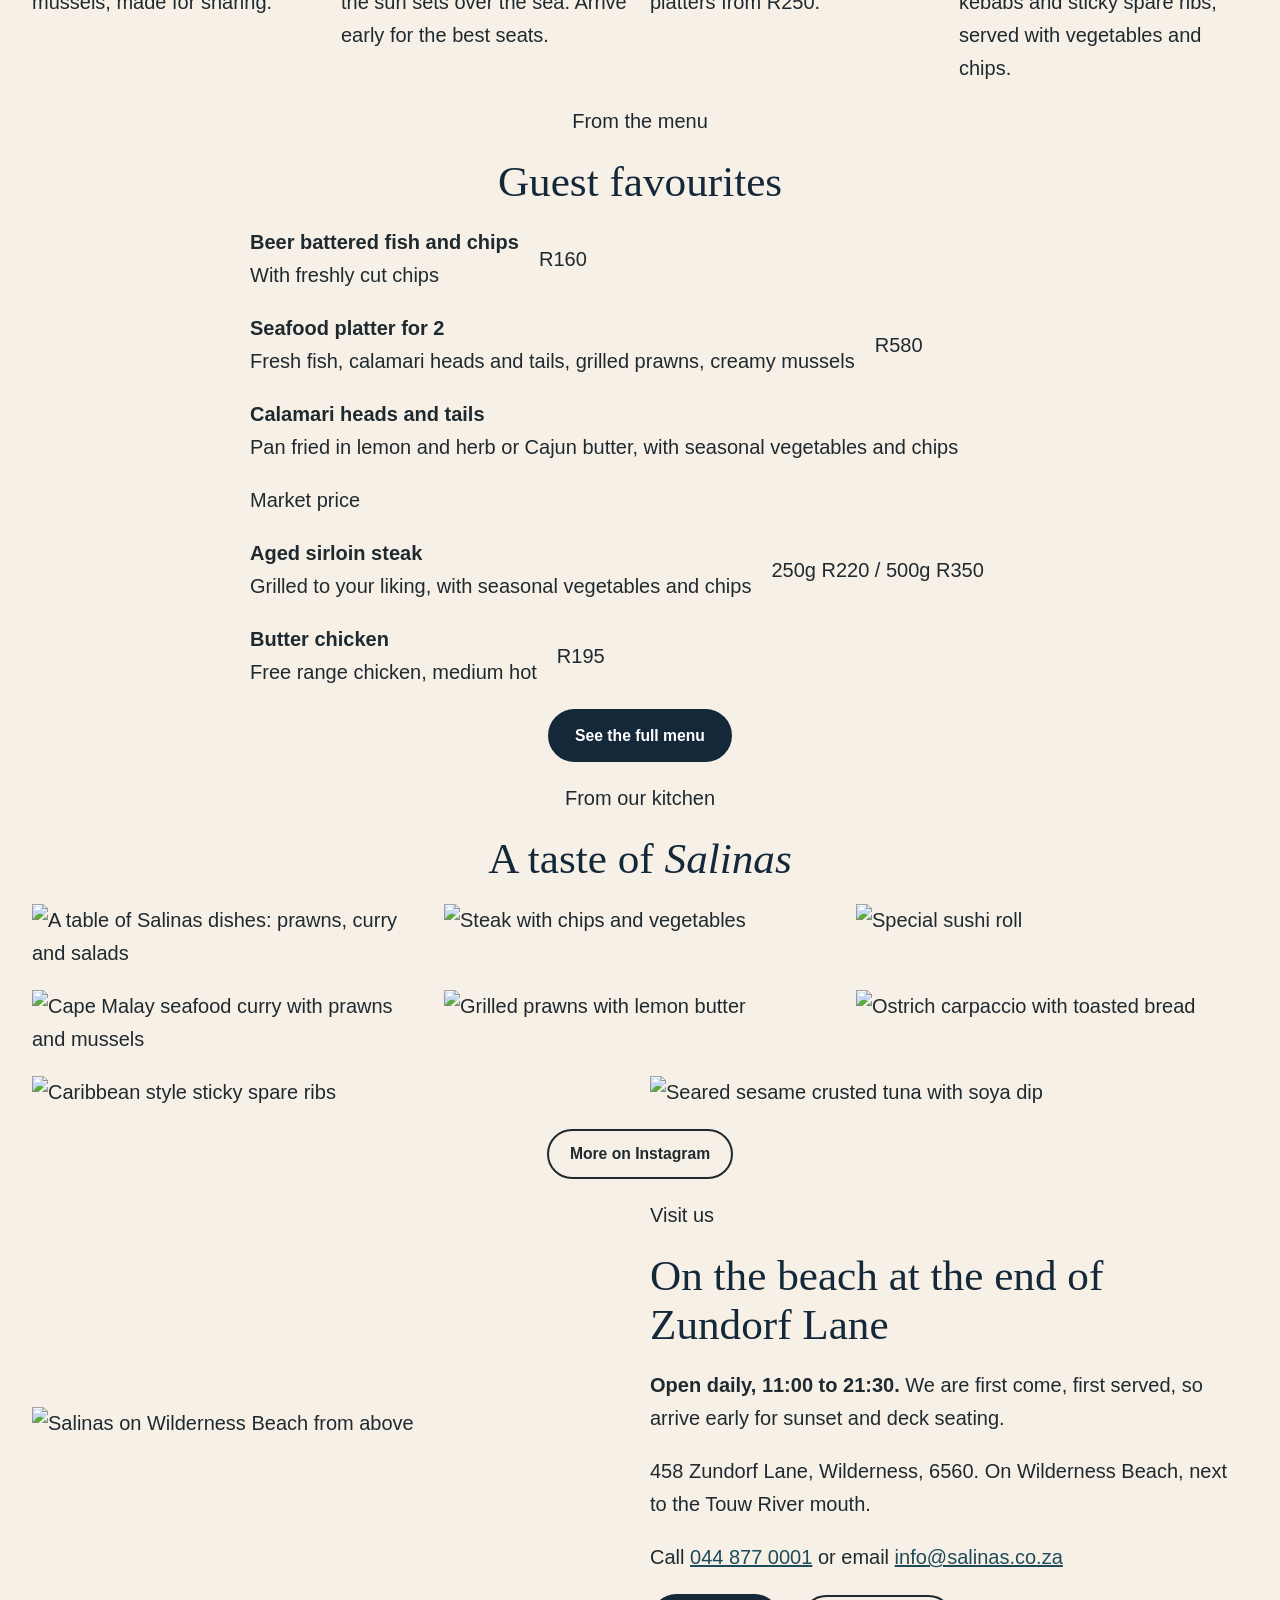
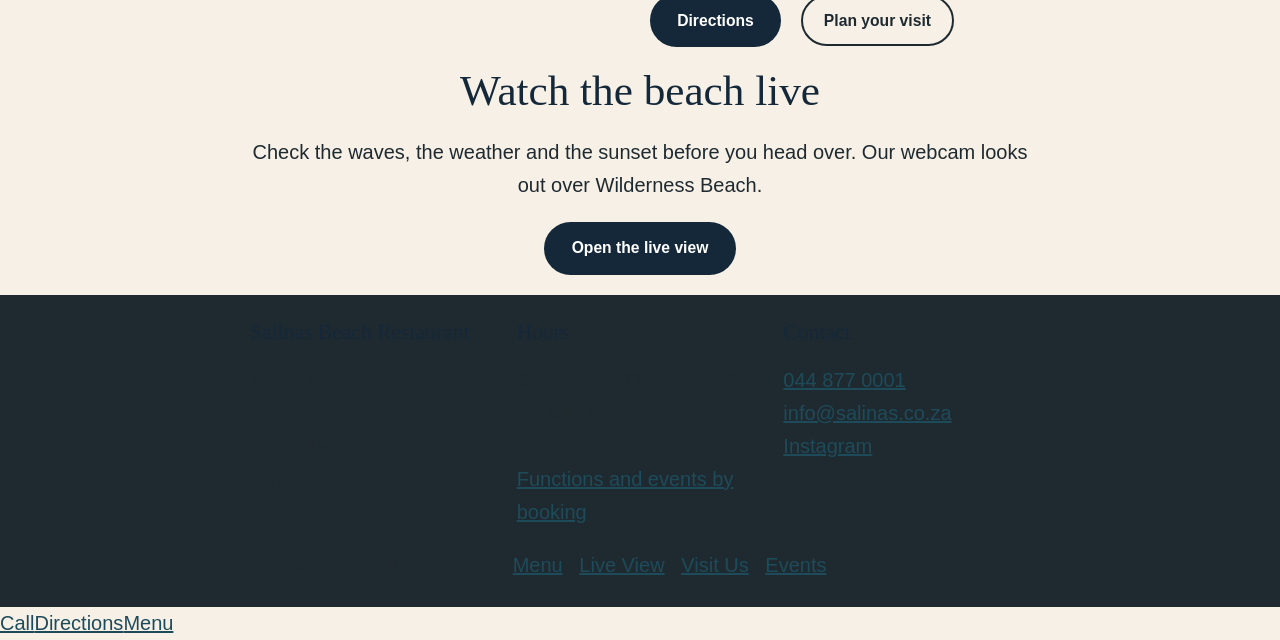
==== commit 61567b23: "Events and functions page with venue gallery and FAQ (replaces Groups) Co-Authored-By: Claude Opus 5" ====
--- a/index.html
+++ b/index.html
@@ -171,7 +171,7 @@
 							<div class="wp-block-navigation__responsive-container-content" 
 				data-wp-watch="callbacks.focusFirstElement"
 			 id="modal-1-content">
-								<ul class="wp-block-navigation__container is-responsive items-justified-center wp-block-navigation"><li class="wp-block-navigation-item wp-block-navigation-link"><a class="wp-block-navigation-item__content"  href="/salinas-website-preview/about/"><span class="wp-block-navigation-item__label">About</span></a></li><li class="wp-block-navigation-item wp-block-navigation-link"><a class="wp-block-navigation-item__content"  href="/salinas-website-preview/menu/"><span class="wp-block-navigation-item__label">Menu</span></a></li><li class="wp-block-navigation-item wp-block-navigation-link"><a class="wp-block-navigation-item__content"  href="/salinas-website-preview/live-view/"><span class="wp-block-navigation-item__label">Live View</span></a></li><li class="wp-block-navigation-item wp-block-navigation-link"><a class="wp-block-navigation-item__content"  href="/salinas-website-preview/visit-us/"><span class="wp-block-navigation-item__label">Visit Us</span></a></li><li class="wp-block-navigation-item wp-block-navigation-link"><a class="wp-block-navigation-item__content"  href="/salinas-website-preview/groups/"><span class="wp-block-navigation-item__label">Groups</span></a></li></ul>
+								<ul class="wp-block-navigation__container is-responsive items-justified-center wp-block-navigation"><li class="wp-block-navigation-item wp-block-navigation-link"><a class="wp-block-navigation-item__content"  href="/salinas-website-preview/about/"><span class="wp-block-navigation-item__label">About</span></a></li><li class="wp-block-navigation-item wp-block-navigation-link"><a class="wp-block-navigation-item__content"  href="/salinas-website-preview/menu/"><span class="wp-block-navigation-item__label">Menu</span></a></li><li class="wp-block-navigation-item wp-block-navigation-link"><a class="wp-block-navigation-item__content"  href="/salinas-website-preview/live-view/"><span class="wp-block-navigation-item__label">Live View</span></a></li><li class="wp-block-navigation-item wp-block-navigation-link"><a class="wp-block-navigation-item__content"  href="/salinas-website-preview/visit-us/"><span class="wp-block-navigation-item__label">Visit Us</span></a></li><li class="wp-block-navigation-item wp-block-navigation-link"><a class="wp-block-navigation-item__content"  href="/salinas-website-preview/events/"><span class="wp-block-navigation-item__label">Events</span></a></li></ul>
 								
 							</div>
 						</div>
@@ -662,7 +662,7 @@
 
 
 
-<p class="wp-block-paragraph">Open daily, 11:00 to 21:30<br>Walk-in only, first come, first served</p>
+<p class="wp-block-paragraph">Open daily, 11:00 to 21:30<br>Walk-in tables, first come, first served<br><a href='/salinas-website-preview/events/'>Functions and events by booking</a></p>
 
 </div>
 
@@ -681,7 +681,7 @@
 
 
 
-<p class="small-note wp-block-paragraph">© Salinas Beach Restaurant. <a href="/salinas-website-preview/menu/">Menu</a> · <a href="/salinas-website-preview/live-view/">Live View</a> · <a href="/salinas-website-preview/visit-us/">Visit Us</a></p>
+<p class="small-note wp-block-paragraph">© Salinas Beach Restaurant. <a href="/salinas-website-preview/menu/">Menu</a> · <a href="/salinas-website-preview/live-view/">Live View</a> · <a href="/salinas-website-preview/visit-us/">Visit Us</a> · <a href="/salinas-website-preview/events/">Events</a></p>
 
 </div>
 
